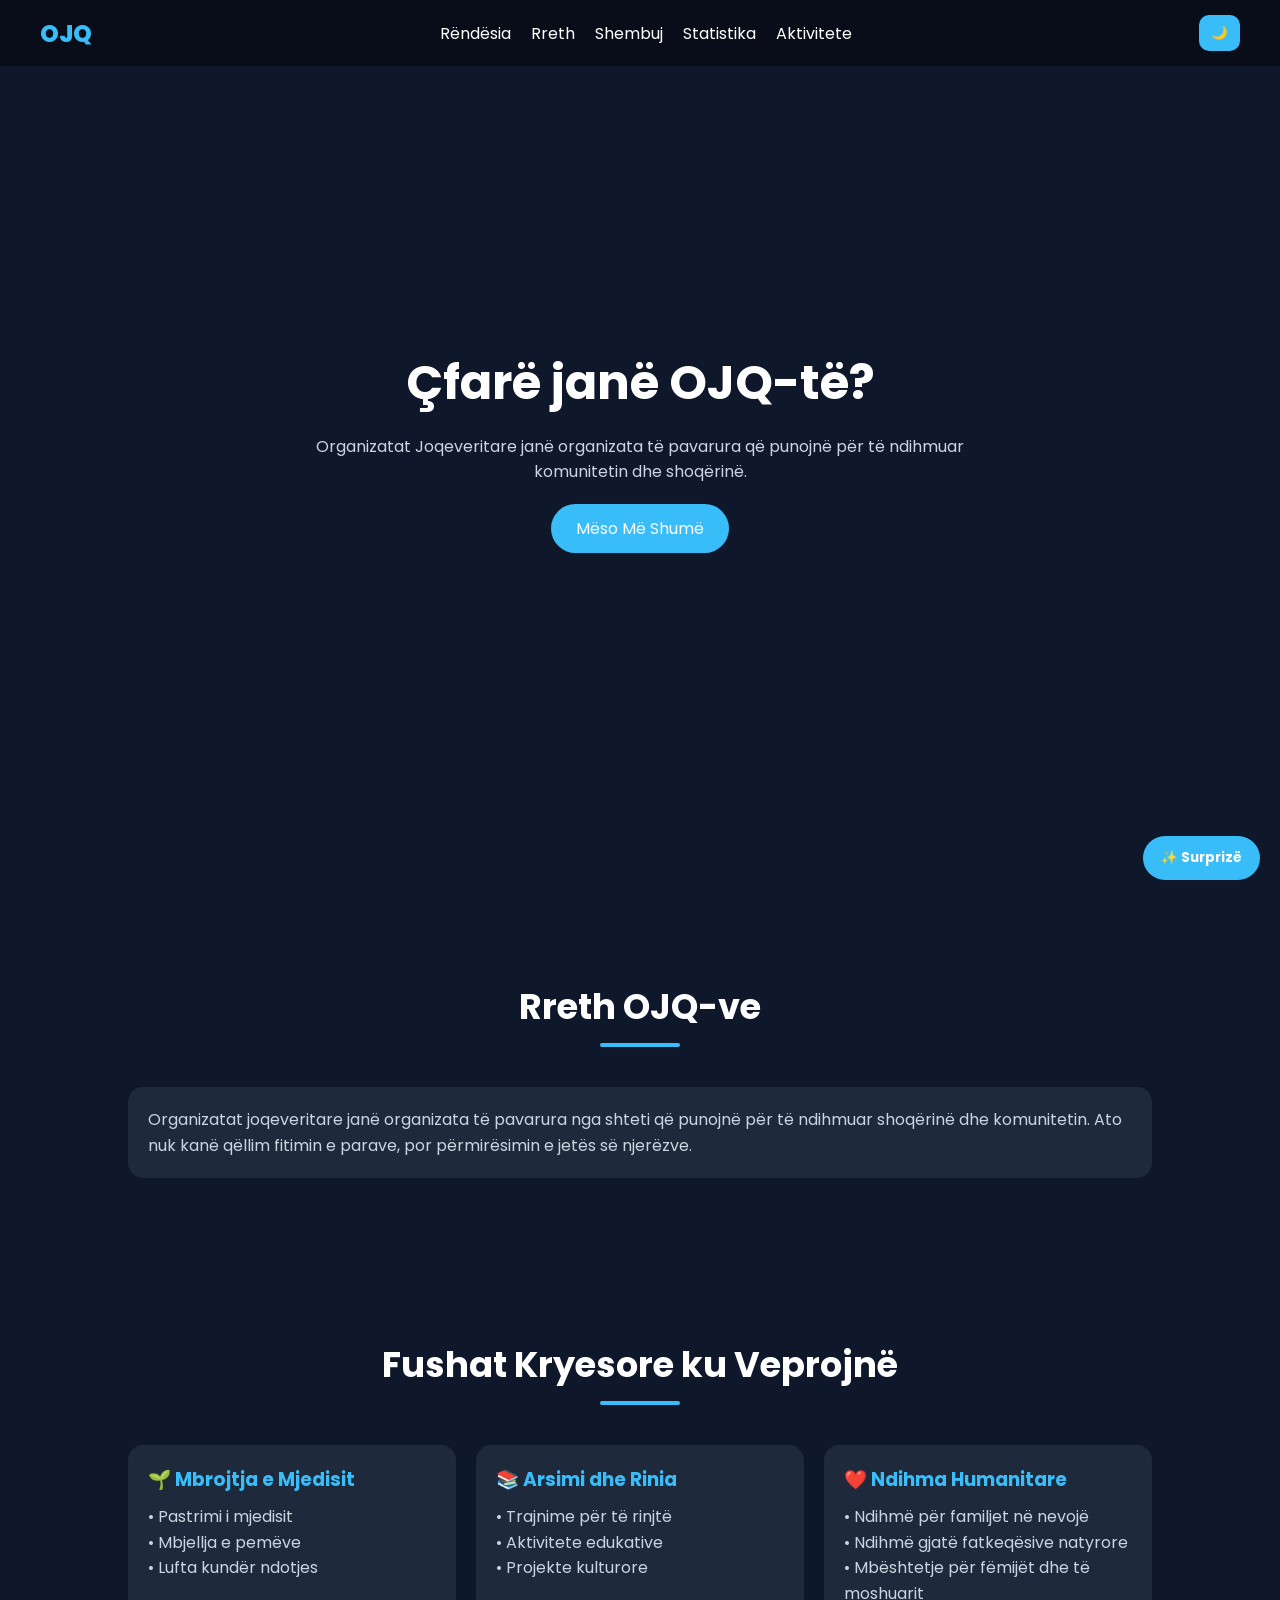
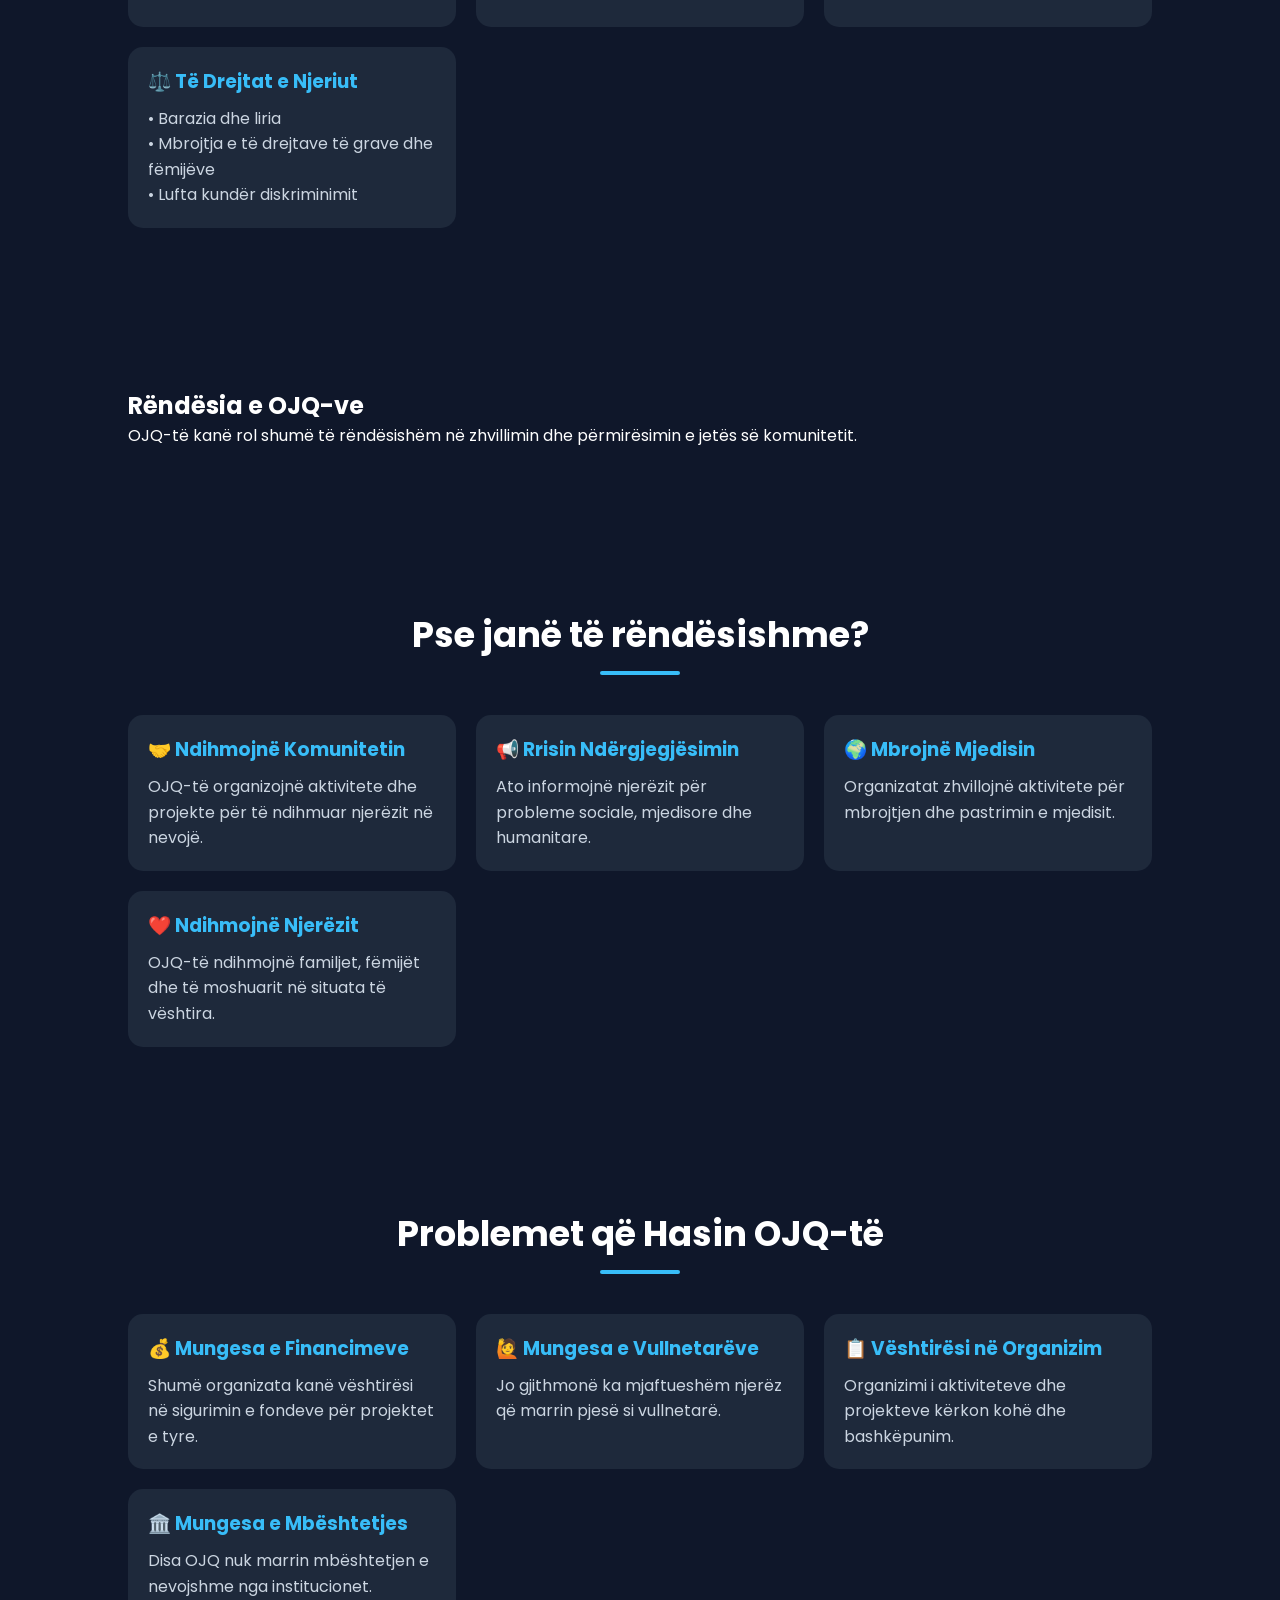
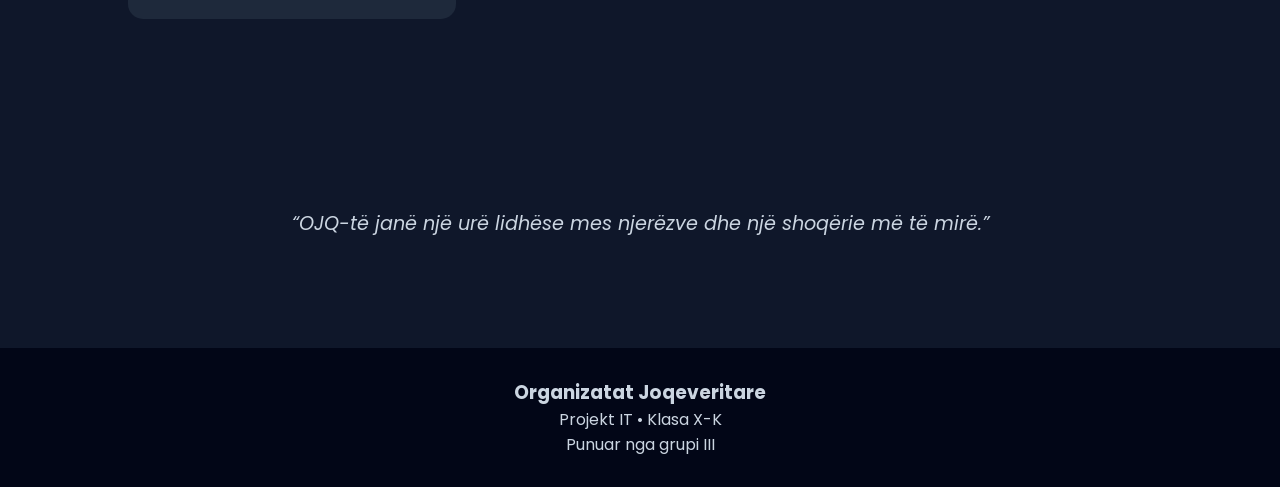
==== index.html @ a31095b8 "Rename rreth.html to index.html" ====
<!DOCTYPE html>
<html lang="sq">
<head>

  <meta charset="UTF-8">
  <meta name="viewport" content="width=device-width, initial-scale=1.0">

  <title>Rreth OJQ-ve</title>

  <link rel="stylesheet" href="style.css">

  <link rel="preconnect" href="https://fonts.googleapis.com">
  <link rel="preconnect" href="https://fonts.gstatic.com" crossorigin>

  <link href="https://fonts.googleapis.com/css2?family=Poppins:wght@300;400;500;700;800&display=swap" rel="stylesheet">

</head>

<body>

  <nav class="navbar">

    <div class="logo">OJQ</div>

    <ul class="nav-links">
      <li><a href="rendesia.html">Rëndësia</a></li>
      <li><a href="rreth.html">Rreth</a></li>
      <li><a href="shembuj.html">Shembuj</a></li>
      <li><a href="statistika.html">Statistika</a></li>
      <li><a href="aktivitete.html">Aktivitete</a></li>
    </ul>

    <button id="darkModeBtn">🌙</button>

  </nav>

  <header class="hero hero-rreth">

    <div class="overlay"></div>

    <div class="hero-content">

      <h1>Çfarë janë OJQ-të?</h1>

      <p>
        Organizatat Joqeveritare janë organizata të pavarura
        që punojnë për të ndihmuar komunitetin dhe shoqërinë.
      </p>

      <a href="#info" class="main-btn">
        Mëso Më Shumë
      </a>

    </div>

  </header>

  <section id="info">

    <div class="section-title">
      <h2>Rreth OJQ-ve</h2>
      <div class="line"></div>
    </div>

    <div class="info-box">

      <p>
        Organizatat joqeveritare janë organizata të pavarura nga shteti
        që punojnë për të ndihmuar shoqërinë dhe komunitetin.
        Ato nuk kanë qëllim fitimin e parave, por përmirësimin
        e jetës së njerëzve.
      </p>

    </div>

  </section>

  <section>

    <div class="section-title">
      <h2>Fushat Kryesore ku Veprojnë</h2>
      <div class="line"></div>
    </div>

    <div class="cards-grid">

      <div class="card">

        <h3>🌱 Mbrojtja e Mjedisit</h3>

        <p>• Pastrimi i mjedisit</p>
        <p>• Mbjellja e pemëve</p>
        <p>• Lufta kundër ndotjes</p>

      </div>

      <div class="card">

        <h3>📚 Arsimi dhe Rinia</h3>

        <p>• Trajnime për të rinjtë</p>
        <p>• Aktivitete edukative</p>
        <p>• Projekte kulturore</p>

      </div>

      <div class="card">

        <h3>❤️ Ndihma Humanitare</h3>

        <p>• Ndihmë për familjet në nevojë</p>
        <p>• Ndihmë gjatë fatkeqësive natyrore</p>
        <p>• Mbështetje për fëmijët dhe të moshuarit</p>

      </div>

      <div class="card">

        <h3>⚖️ Të Drejtat e Njeriut</h3>

        <p>• Barazia dhe liria</p>
        <p>• Mbrojtja e të drejtave të grave dhe fëmijëve</p>
        <p>• Lufta kundër diskriminimit</p>

      </div>

    </div>

  </section>

  <section class="importance-banner">

    <div class="banner-content">

      <h2>Rëndësia e OJQ-ve</h2>

      <p>
        OJQ-të kanë rol shumë të rëndësishëm në zhvillimin
        dhe përmirësimin e jetës së komunitetit.
      </p>

    </div>

  </section>

  <section>

    <div class="section-title">
      <h2>Pse janë të rëndësishme?</h2>
      <div class="line"></div>
    </div>

    <div class="cards-grid">

      <div class="info-box">

        <h3>🤝 Ndihmojnë Komunitetin</h3>

        <p>
          OJQ-të organizojnë aktivitete dhe projekte
          për të ndihmuar njerëzit në nevojë.
        </p>

      </div>

      <div class="info-box">

        <h3>📢 Rrisin Ndërgjegjësimin</h3>

        <p>
          Ato informojnë njerëzit për probleme sociale,
          mjedisore dhe humanitare.
        </p>

      </div>

      <div class="info-box">

        <h3>🌍 Mbrojnë Mjedisin</h3>

        <p>
          Organizatat zhvillojnë aktivitete për mbrojtjen
          dhe pastrimin e mjedisit.
        </p>

      </div>

      <div class="info-box">

        <h3>❤️ Ndihmojnë Njerëzit</h3>

        <p>
          OJQ-të ndihmojnë familjet, fëmijët dhe të moshuarit
          në situata të vështira.
        </p>

      </div>

    </div>

  </section>

  <section>

    <div class="section-title">
      <h2>Problemet që Hasin OJQ-të</h2>
      <div class="line"></div>
    </div>

    <div class="cards-grid">

      <div class="card">

        <h3>💰 Mungesa e Financimeve</h3>

        <p>
          Shumë organizata kanë vështirësi në sigurimin
          e fondeve për projektet e tyre.
        </p>

      </div>

      <div class="card">

        <h3>🙋 Mungesa e Vullnetarëve</h3>

        <p>
          Jo gjithmonë ka mjaftueshëm njerëz që marrin
          pjesë si vullnetarë.
        </p>

      </div>

      <div class="card">

        <h3>📋 Vështirësi në Organizim</h3>

        <p>
          Organizimi i aktiviteteve dhe projekteve
          kërkon kohë dhe bashkëpunim.
        </p>

      </div>

      <div class="card">

        <h3>🏛️ Mungesa e Mbështetjes</h3>

        <p>
          Disa OJQ nuk marrin mbështetjen e nevojshme
          nga institucionet.
        </p>

      </div>

    </div>

  </section>

  <section class="quote-section">

    <div class="quote-box">

      <p>
        “OJQ-të janë një urë lidhëse mes njerëzve
        dhe një shoqërie më të mirë.”
      </p>

    </div>

  </section>

  <footer>

    <div class="footer-content">

      <h3>Organizatat Joqeveritare</h3>

      <p>Projekt IT • Klasa X-K</p>

      <p>Punuar nga grupi III</p>

    </div>

  </footer>

  <script src="dark.js"></script>
  <script src="random.js"></script>

</body>
</html>
---- style.css ----
/* ======================
   OJQ PROJECT - STYLE.CSS
   ====================== */

:root{
  --bg:#0f172a;
  --card:#1e293b;
  --text:#ffffff;
  --muted:#cbd5e1;
  --primary:#38bdf8;
  --accent:#2563eb;
  --gradient:linear-gradient(135deg,#1e3a8a,#2563eb,#38bdf8);
}

/* DARK MODE OVERRIDE (JS will toggle .light-mode on body) */
body.light-mode{
  --bg:#f1f5f9;
  --card:#ffffff;
  --text:#0f172a;
  --muted:#334155;
  --primary:#2563eb;
  --accent:#1e3a8a;
  --gradient:linear-gradient(135deg,#60a5fa,#3b82f6,#2563eb);
}

*{
  margin:0;
  padding:0;
  box-sizing:border-box;
  font-family:'Poppins',sans-serif;
}

body{
  background:var(--bg);
  color:var(--text);
  transition:0.4s ease;
  overflow-x:hidden;
}

/* NAVBAR */
.navbar{
  position:fixed;
  top:0;
  width:100%;
  display:flex;
  justify-content:space-between;
  align-items:center;
  padding:15px 40px;
  background:rgba(0,0,0,0.4);
  backdrop-filter:blur(12px);
  z-index:1000;
}

.logo{
  font-size:1.5rem;
  font-weight:800;
  color:var(--primary);
}

.nav-links{
  list-style:none;
  display:flex;
  gap:20px;
}

.nav-links a{
  text-decoration:none;
  color:var(--text);
  transition:0.3s;
}

.nav-links a:hover{
  color:var(--primary);
}

#darkModeBtn{
  background:var(--primary);
  border:none;
  padding:8px 12px;
  border-radius:10px;
  cursor:pointer;
}

/* HERO */
.hero{
  height:100vh;
  display:flex;
  justify-content:center;
  align-items:center;
  text-align:center;
  position:relative;
  padding:20px;
}

.hero-content h1{
  font-size:3rem;
  margin-bottom:15px;
}

.hero-content p{
  max-width:700px;
  color:var(--muted);
  margin:0 auto;
}

.main-btn{
  display:inline-block;
  margin-top:20px;
  padding:12px 25px;
  background:var(--primary);
  color:white;
  border-radius:30px;
  text-decoration:none;
  transition:0.3s;
}

.main-btn:hover{
  transform:scale(1.05);
  background:var(--accent);
}

/* SECTION */
section{
  padding:80px 10%;
}

.section-title{
  text-align:center;
  margin-bottom:40px;
}

.section-title h2{
  font-size:2.2rem;
}

.line{
  width:80px;
  height:4px;
  background:var(--primary);
  margin:10px auto;
  border-radius:5px;
}

/* CARDS */
.cards-grid, .intro-grid, .stats-grid{
  display:grid;
  grid-template-columns:repeat(auto-fit,minmax(250px,1fr));
  gap:20px;
}

.card, .intro-card, .stat-card, .info-box{
  background:var(--card);
  padding:20px;
  border-radius:15px;
  transition:0.3s;
}

.card:hover, .intro-card:hover, .stat-card:hover, .info-box:hover{
  transform:translateY(-8px);
}

.card h3, .intro-card h3, .info-box h3{
  color:var(--primary);
  margin-bottom:10px;
}

.card p, .intro-card p, .info-box p{
  color:var(--muted);
  line-height:1.6;
}

/* IMAGES */
.gallery{
  display:grid;
  grid-template-columns:repeat(auto-fit,minmax(250px,1fr));
  gap:15px;
}

.gallery img{
  width:100%;
  border-radius:12px;
  transition:0.3s;
}

.gallery img:hover{
  transform:scale(1.05);
}

/* STATS BAR */
.bar{
  width:100%;
  height:10px;
  background:#334155;
  border-radius:20px;
  overflow:hidden;
}

.bar div{
  height:100%;
  background:var(--primary);
  width:0;
  animation:fill 2s forwards;
}

@keyframes fill{
  from{width:0;}
  to{width:100%;}
}

/* TIMELINE */
.timeline-item{
  margin-bottom:20px;
  display:flex;
  gap:15px;
  align-items:flex-start;
}

.timeline-number{
  width:40px;
  height:40px;
  background:var(--primary);
  color:white;
  display:flex;
  justify-content:center;
  align-items:center;
  border-radius:50%;
  font-weight:bold;
}

/* QUOTE */
.quote-box{
  text-align:center;
  font-size:1.2rem;
  font-style:italic;
  color:var(--muted);
  padding:30px;
}

/* FOOTER */
footer{
  text-align:center;
  padding:30px;
  background:#020617;
  color:var(--muted);
}

/* RESPONSIVE */
@media(max-width:768px){
  .hero-content h1{
    font-size:2rem;
  }

  .navbar{
    flex-direction:column;
    gap:10px;
  }
}
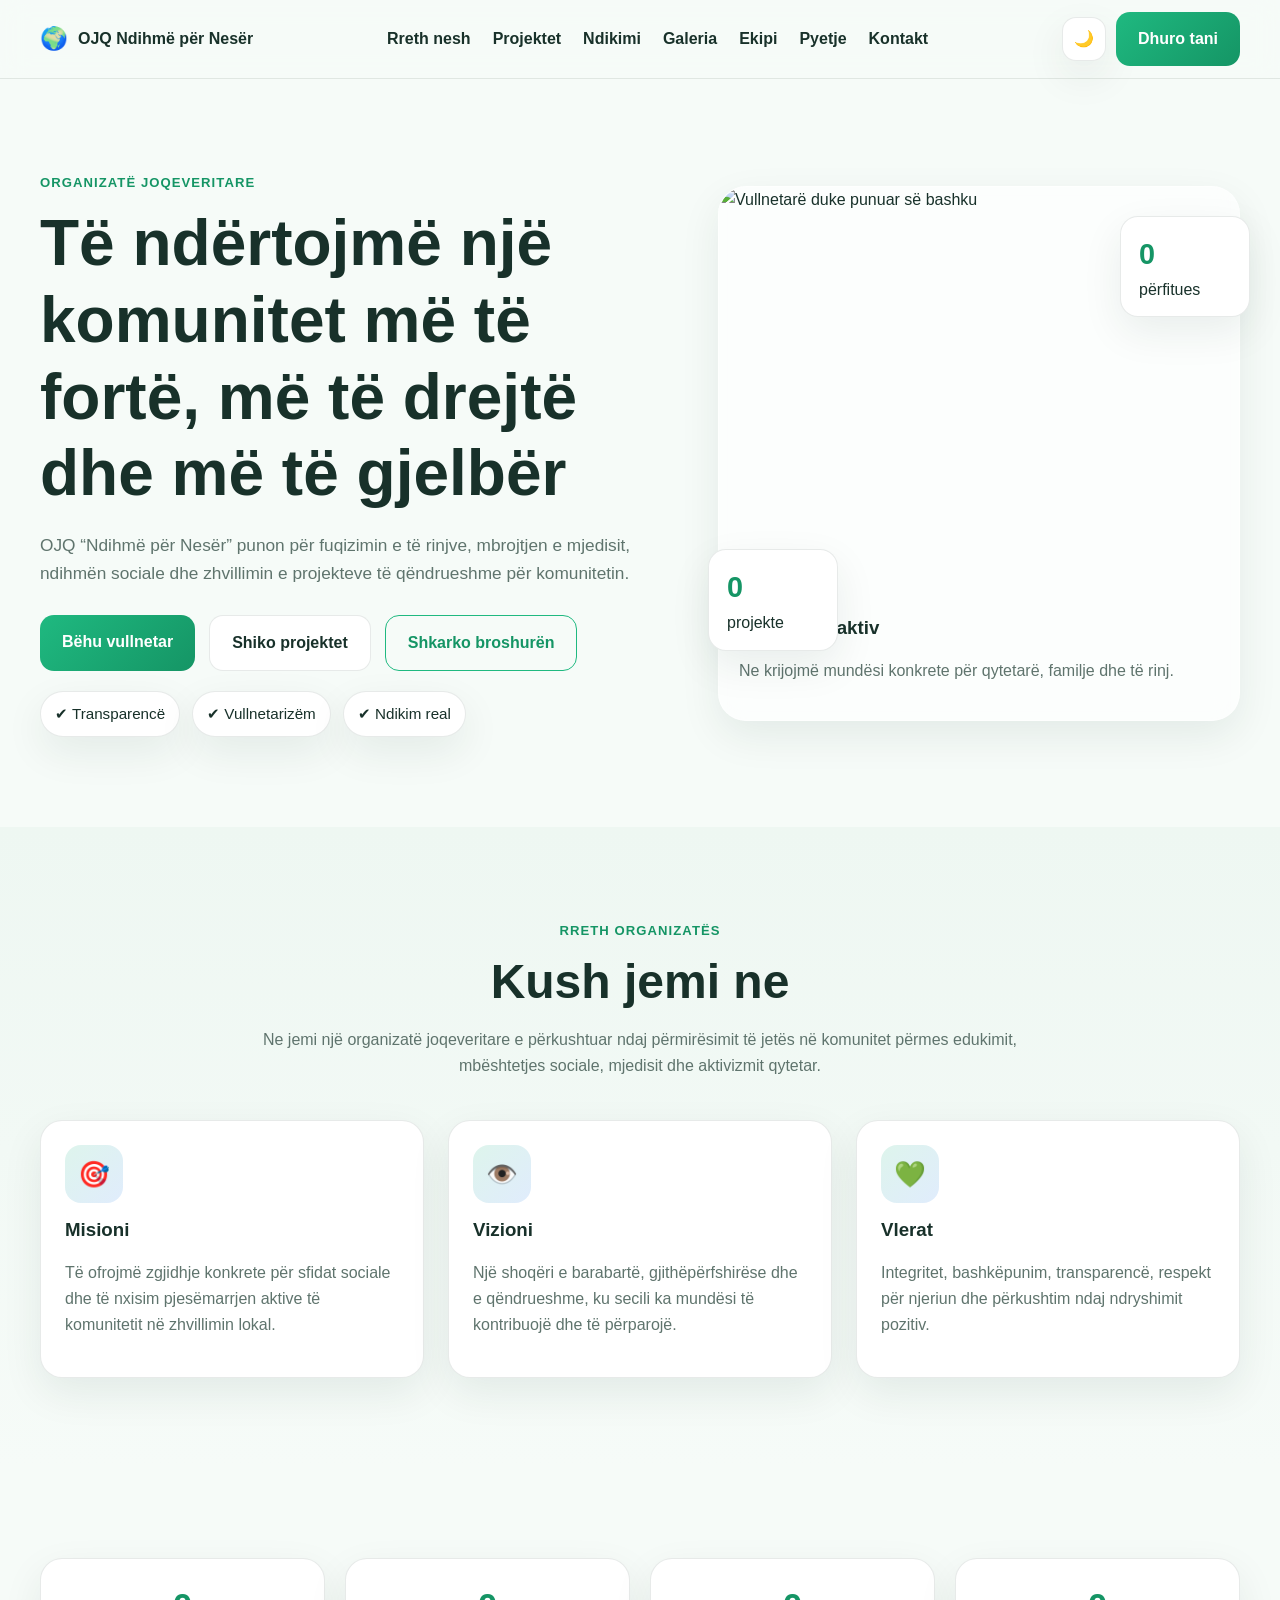
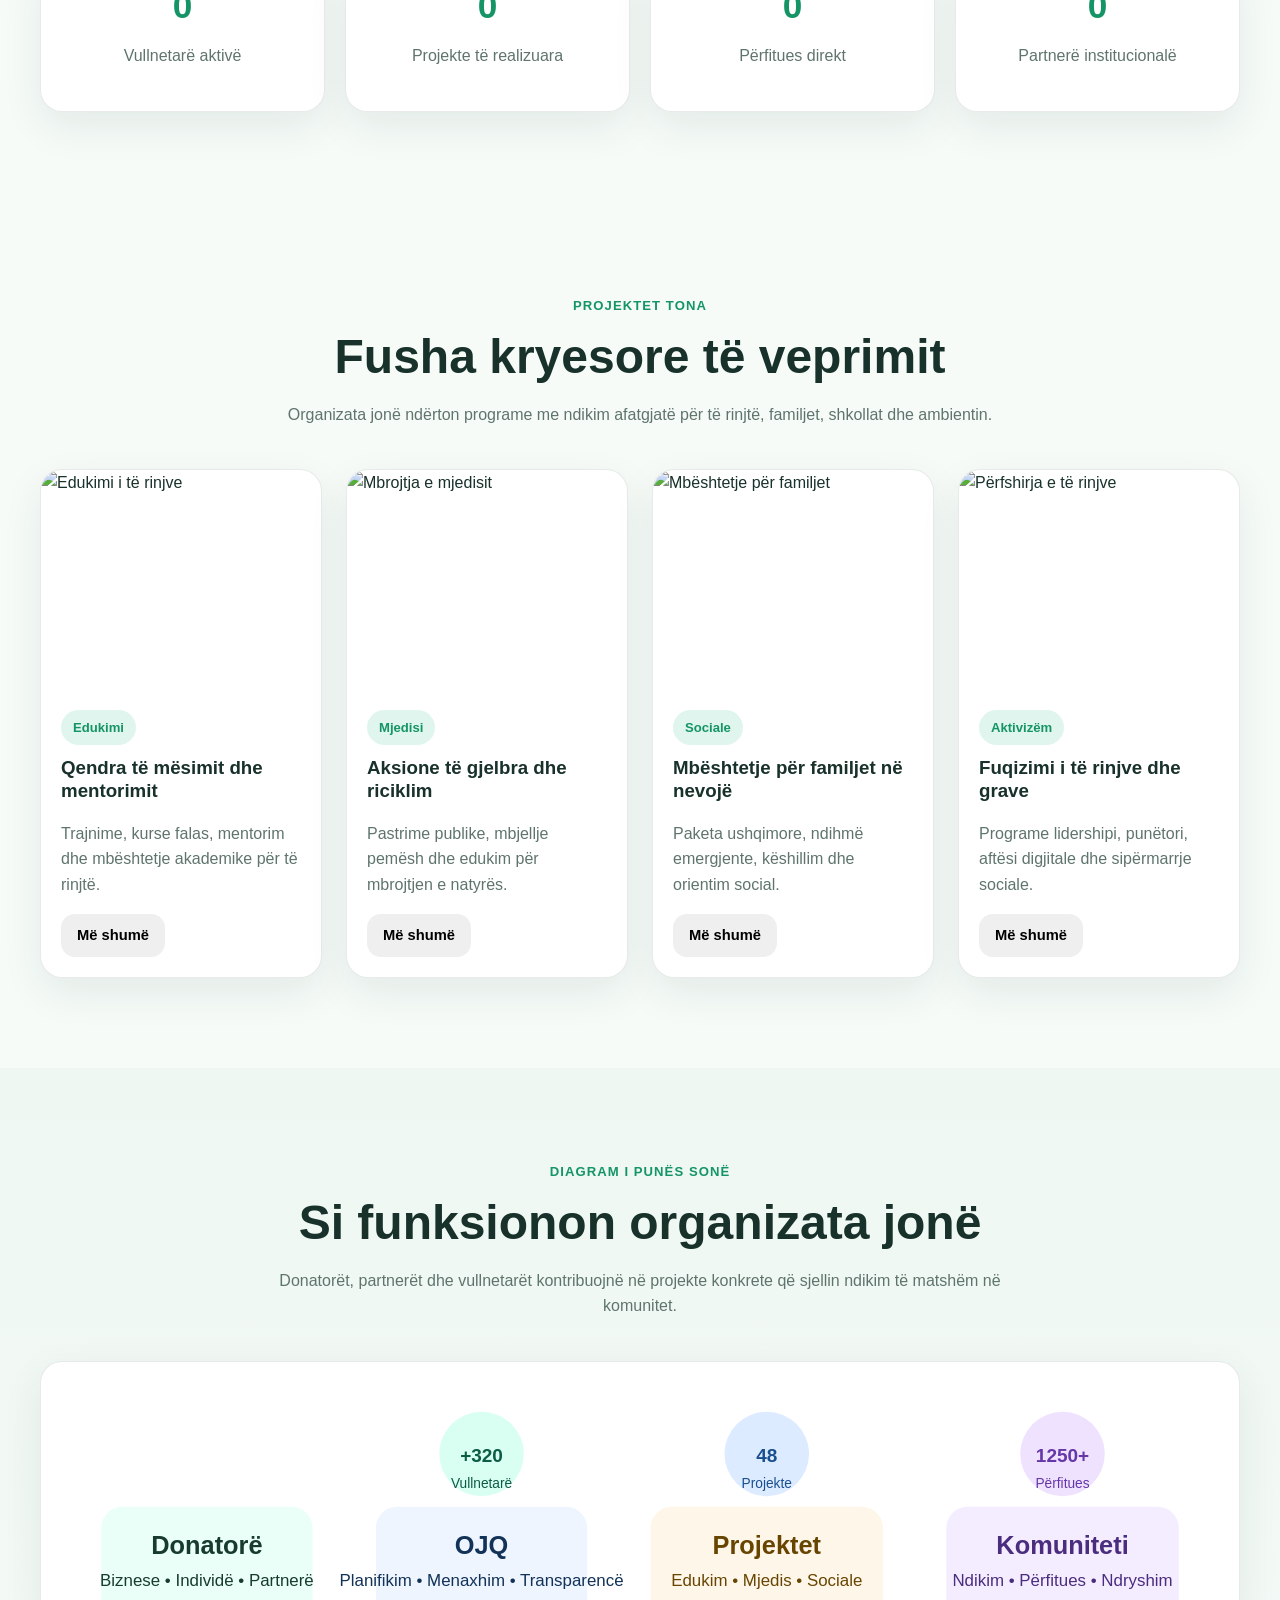
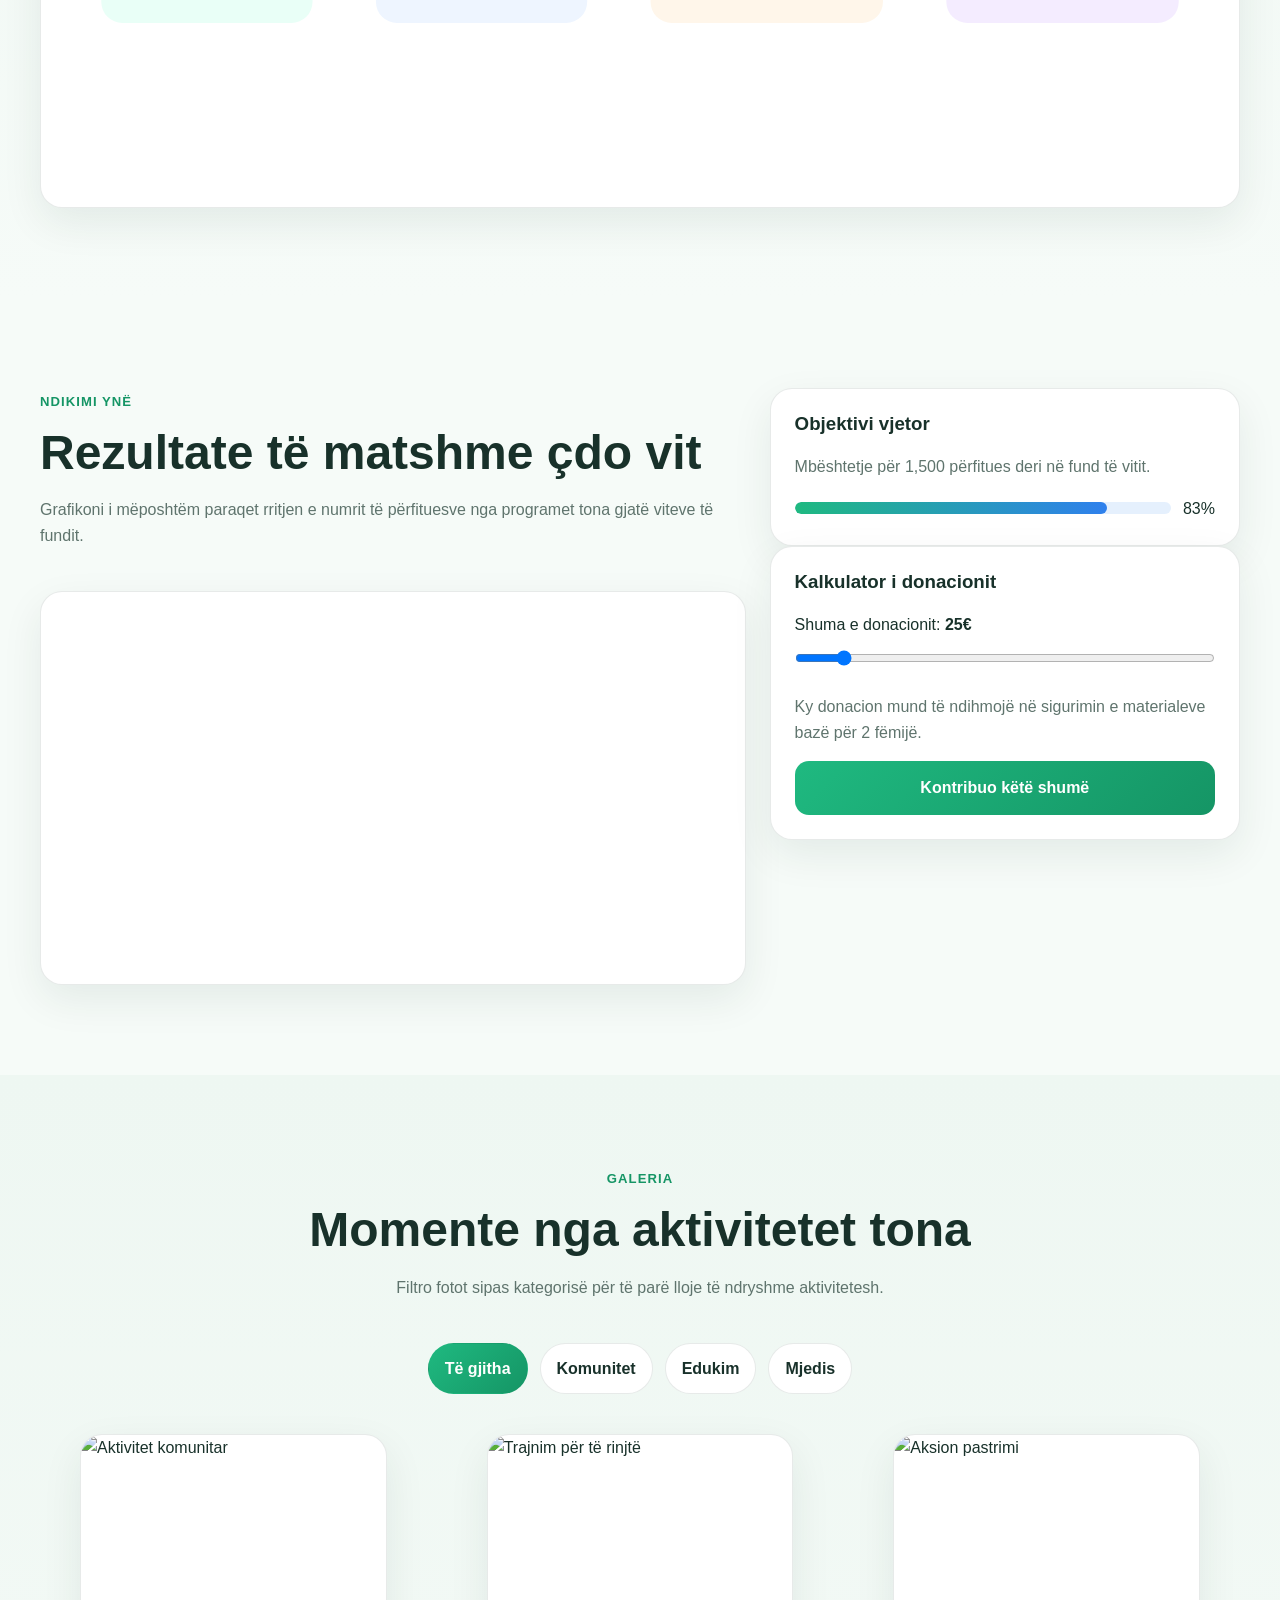
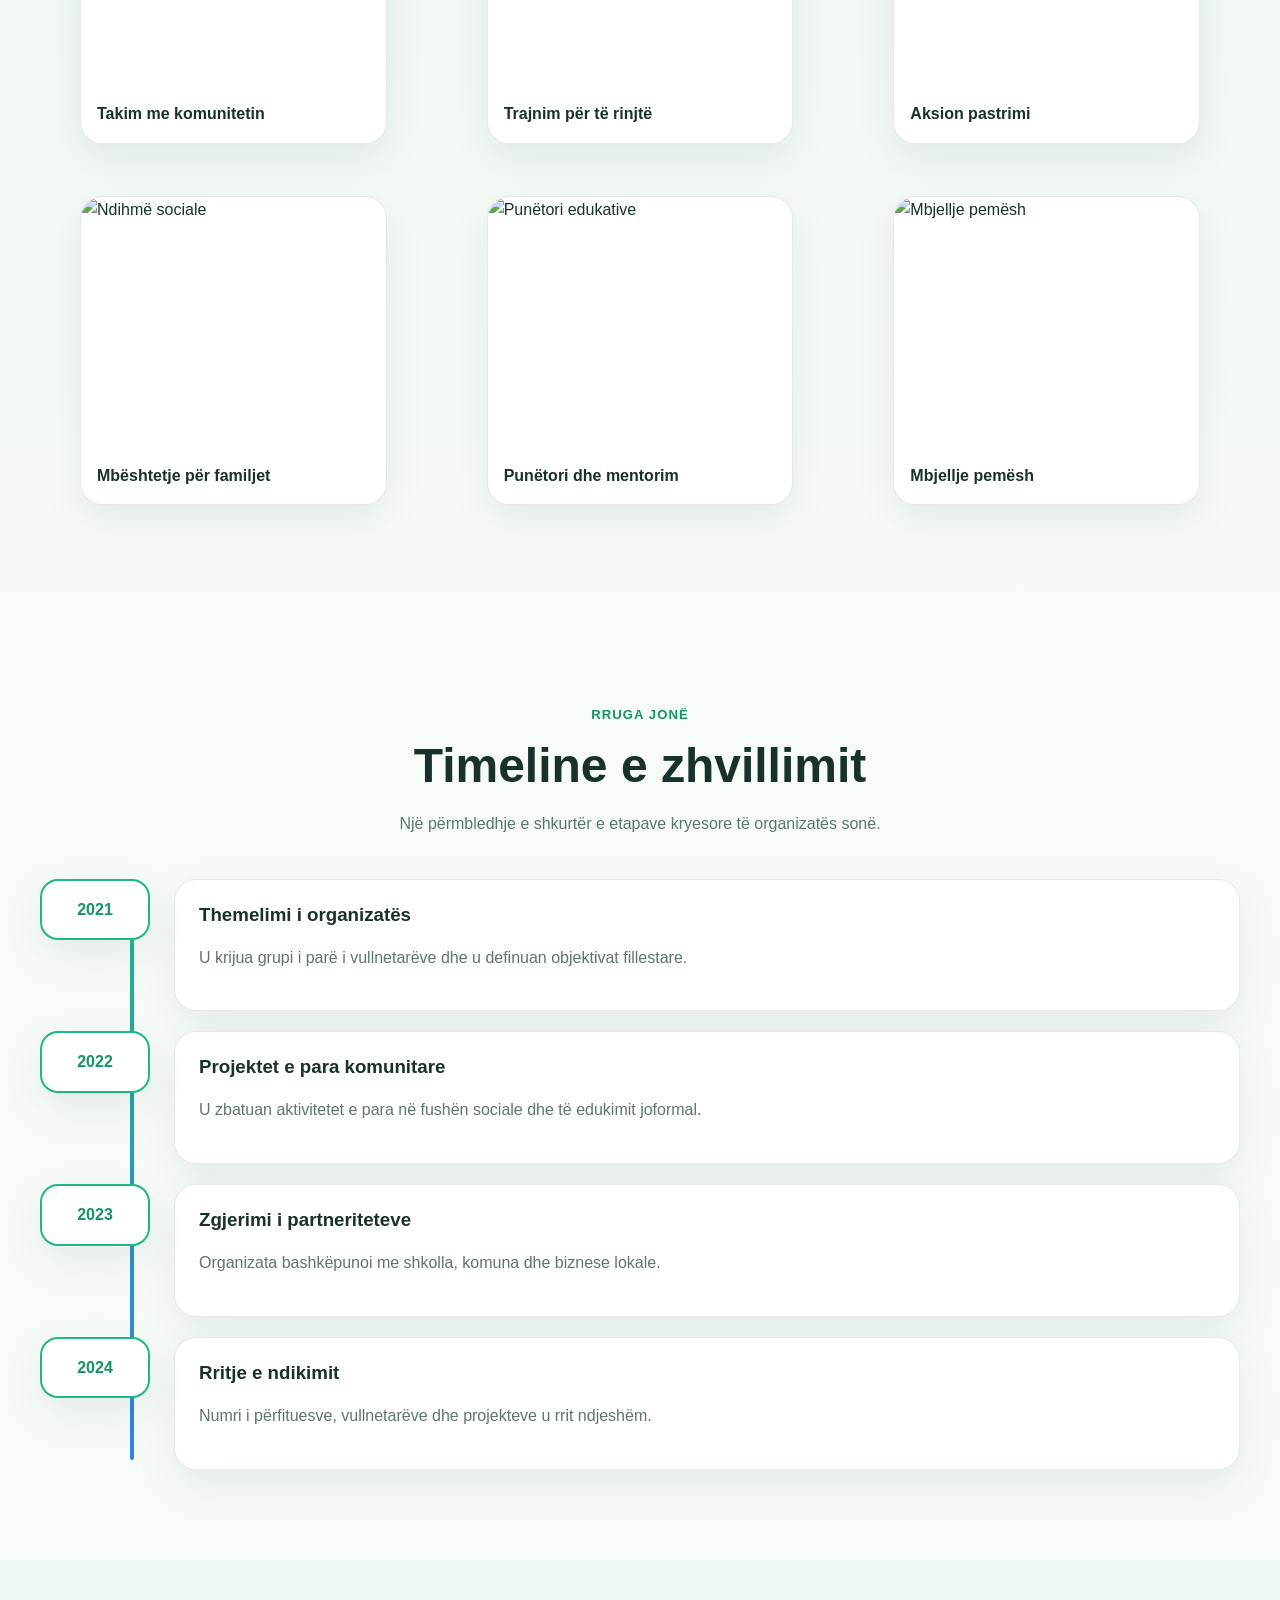
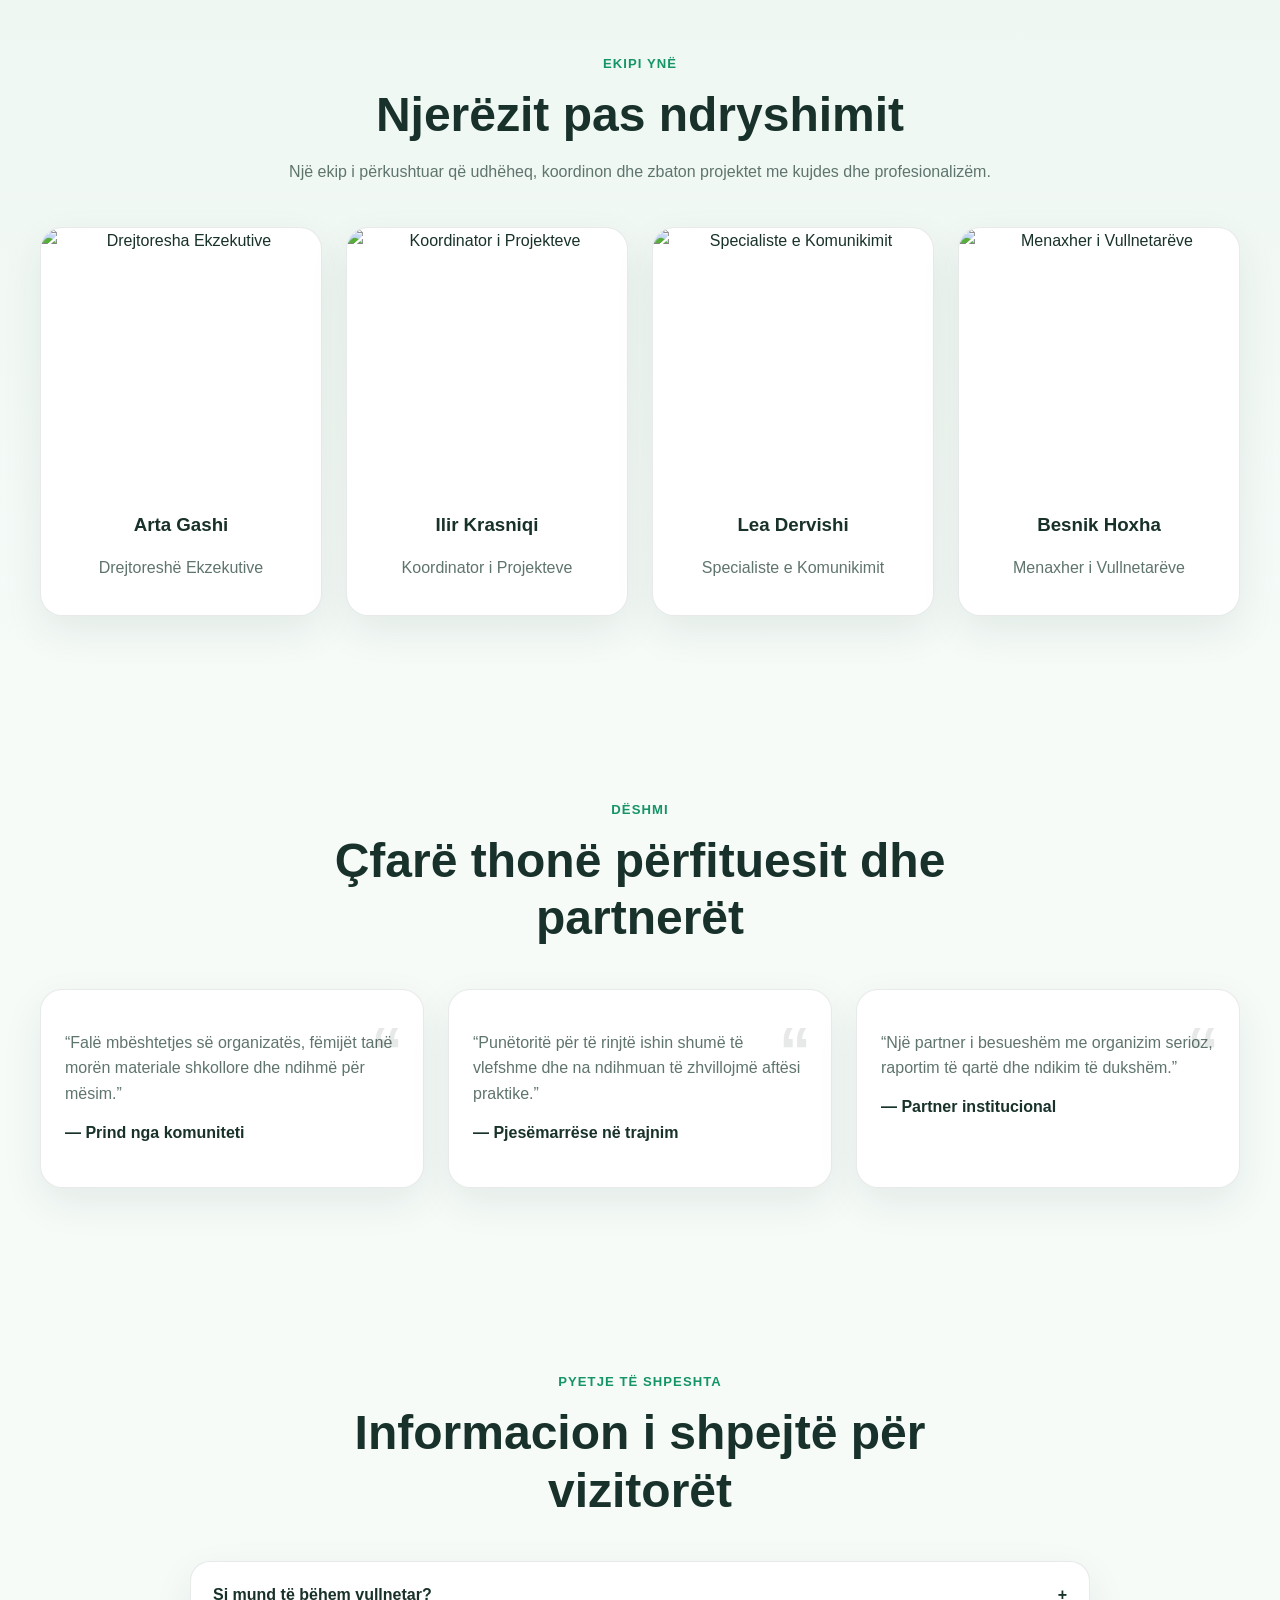
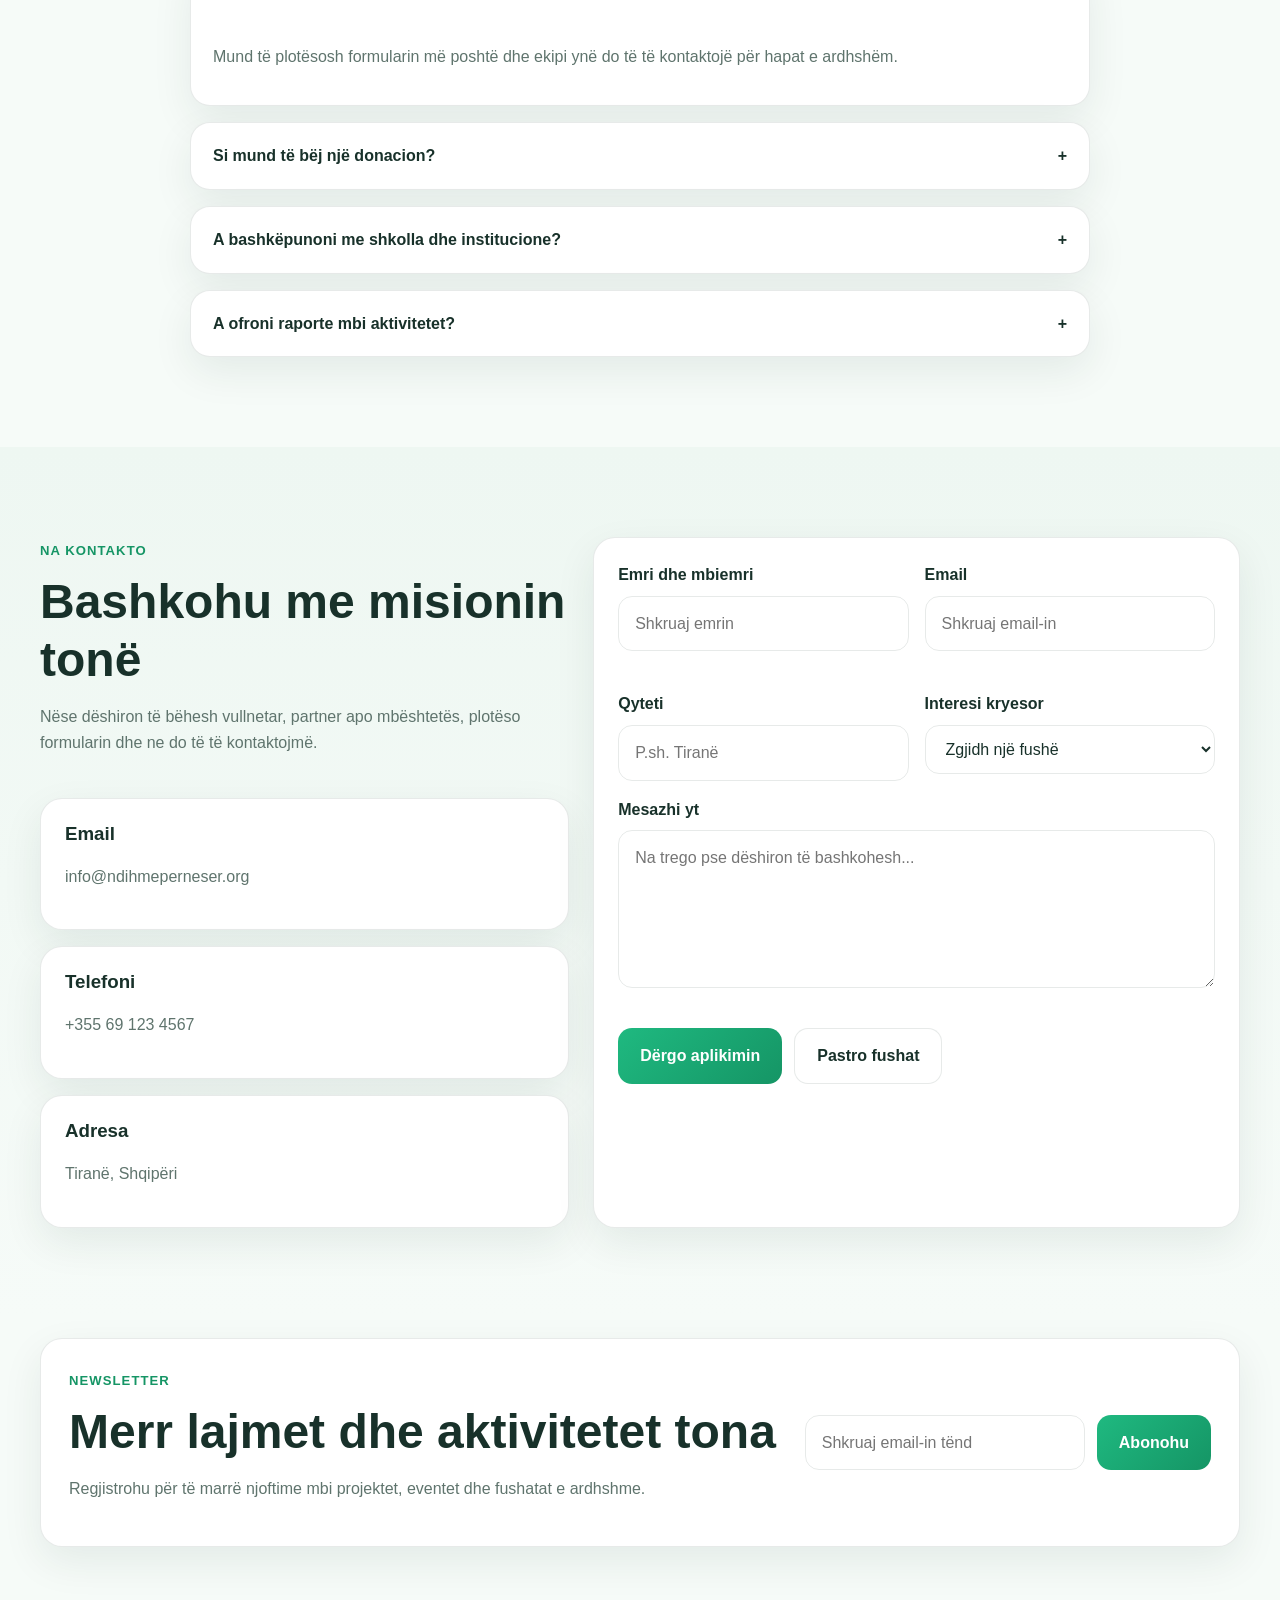
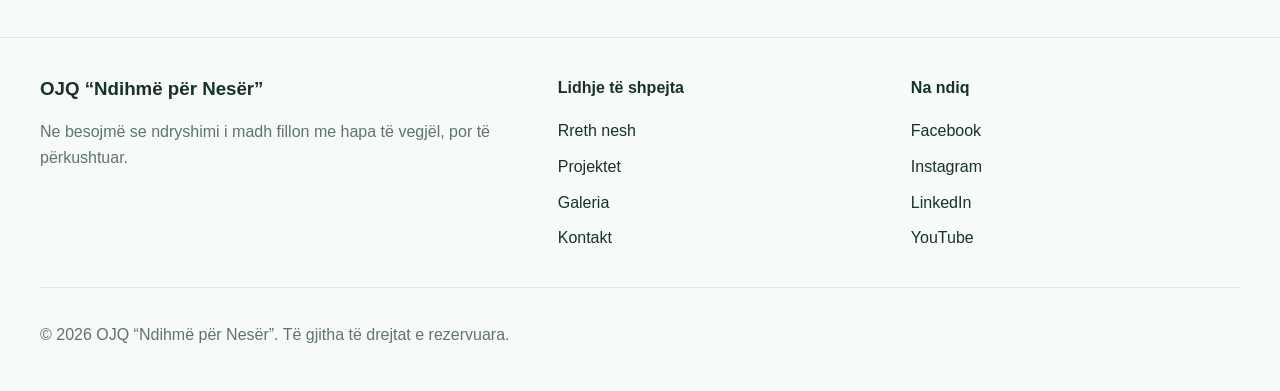
==== commit 12430307: "Add files via upload" ====
--- a/index.html
+++ b/index.html
@@ -1,291 +1,666 @@
-<!DOCTYPE html>
-<html lang="sq">
-<head>
-
-  <meta charset="UTF-8">
-  <meta name="viewport" content="width=device-width, initial-scale=1.0">
-
-  <title>Rreth OJQ-ve</title>
-
-  <link rel="stylesheet" href="style.css">
-
-  <link rel="preconnect" href="https://fonts.googleapis.com">
-  <link rel="preconnect" href="https://fonts.gstatic.com" crossorigin>
-
-  <link href="https://fonts.googleapis.com/css2?family=Poppins:wght@300;400;500;700;800&display=swap" rel="stylesheet">
-
-</head>
-
-<body>
-
-  <nav class="navbar">
-
-    <div class="logo">OJQ</div>
-
-    <ul class="nav-links">
-      <li><a href="rendesia.html">Rëndësia</a></li>
-      <li><a href="rreth.html">Rreth</a></li>
-      <li><a href="shembuj.html">Shembuj</a></li>
-      <li><a href="statistika.html">Statistika</a></li>
-      <li><a href="aktivitete.html">Aktivitete</a></li>
-    </ul>
-
-    <button id="darkModeBtn">🌙</button>
-
-  </nav>
-
-  <header class="hero hero-rreth">
-
-    <div class="overlay"></div>
-
-    <div class="hero-content">
-
-      <h1>Çfarë janë OJQ-të?</h1>
-
-      <p>
-        Organizatat Joqeveritare janë organizata të pavarura
-        që punojnë për të ndihmuar komunitetin dhe shoqërinë.
-      </p>
-
-      <a href="#info" class="main-btn">
-        Mëso Më Shumë
-      </a>
-
-    </div>
-
-  </header>
-
-  <section id="info">
-
-    <div class="section-title">
-      <h2>Rreth OJQ-ve</h2>
-      <div class="line"></div>
-    </div>
-
-    <div class="info-box">
-
-      <p>
-        Organizatat joqeveritare janë organizata të pavarura nga shteti
-        që punojnë për të ndihmuar shoqërinë dhe komunitetin.
-        Ato nuk kanë qëllim fitimin e parave, por përmirësimin
-        e jetës së njerëzve.
-      </p>
-
-    </div>
-
-  </section>
-
-  <section>
-
-    <div class="section-title">
-      <h2>Fushat Kryesore ku Veprojnë</h2>
-      <div class="line"></div>
-    </div>
-
-    <div class="cards-grid">
-
-      <div class="card">
-
-        <h3>🌱 Mbrojtja e Mjedisit</h3>
-
-        <p>• Pastrimi i mjedisit</p>
-        <p>• Mbjellja e pemëve</p>
-        <p>• Lufta kundër ndotjes</p>
-
-      </div>
-
-      <div class="card">
-
-        <h3>📚 Arsimi dhe Rinia</h3>
-
-        <p>• Trajnime për të rinjtë</p>
-        <p>• Aktivitete edukative</p>
-        <p>• Projekte kulturore</p>
-
-      </div>
-
-      <div class="card">
-
-        <h3>❤️ Ndihma Humanitare</h3>
-
-        <p>• Ndihmë për familjet në nevojë</p>
-        <p>• Ndihmë gjatë fatkeqësive natyrore</p>
-        <p>• Mbështetje për fëmijët dhe të moshuarit</p>
-
-      </div>
-
-      <div class="card">
-
-        <h3>⚖️ Të Drejtat e Njeriut</h3>
-
-        <p>• Barazia dhe liria</p>
-        <p>• Mbrojtja e të drejtave të grave dhe fëmijëve</p>
-        <p>• Lufta kundër diskriminimit</p>
-
-      </div>
-
-    </div>
-
-  </section>
-
-  <section class="importance-banner">
-
-    <div class="banner-content">
-
-      <h2>Rëndësia e OJQ-ve</h2>
-
-      <p>
-        OJQ-të kanë rol shumë të rëndësishëm në zhvillimin
-        dhe përmirësimin e jetës së komunitetit.
-      </p>
-
-    </div>
-
-  </section>
-
-  <section>
-
-    <div class="section-title">
-      <h2>Pse janë të rëndësishme?</h2>
-      <div class="line"></div>
-    </div>
-
-    <div class="cards-grid">
-
-      <div class="info-box">
-
-        <h3>🤝 Ndihmojnë Komunitetin</h3>
-
-        <p>
-          OJQ-të organizojnë aktivitete dhe projekte
-          për të ndihmuar njerëzit në nevojë.
-        </p>
-
-      </div>
-
-      <div class="info-box">
-
-        <h3>📢 Rrisin Ndërgjegjësimin</h3>
-
-        <p>
-          Ato informojnë njerëzit për probleme sociale,
-          mjedisore dhe humanitare.
-        </p>
-
-      </div>
-
-      <div class="info-box">
-
-        <h3>🌍 Mbrojnë Mjedisin</h3>
-
-        <p>
-          Organizatat zhvillojnë aktivitete për mbrojtjen
-          dhe pastrimin e mjedisit.
-        </p>
-
-      </div>
-
-      <div class="info-box">
-
-        <h3>❤️ Ndihmojnë Njerëzit</h3>
-
-        <p>
-          OJQ-të ndihmojnë familjet, fëmijët dhe të moshuarit
-          në situata të vështira.
-        </p>
-
-      </div>
-
-    </div>
-
-  </section>
-
-  <section>
-
-    <div class="section-title">
-      <h2>Problemet që Hasin OJQ-të</h2>
-      <div class="line"></div>
-    </div>
-
-    <div class="cards-grid">
-
-      <div class="card">
-
-        <h3>💰 Mungesa e Financimeve</h3>
-
-        <p>
-          Shumë organizata kanë vështirësi në sigurimin
-          e fondeve për projektet e tyre.
-        </p>
-
-      </div>
-
-      <div class="card">
-
-        <h3>🙋 Mungesa e Vullnetarëve</h3>
-
-        <p>
-          Jo gjithmonë ka mjaftueshëm njerëz që marrin
-          pjesë si vullnetarë.
-        </p>
-
-      </div>
-
-      <div class="card">
-
-        <h3>📋 Vështirësi në Organizim</h3>
-
-        <p>
-          Organizimi i aktiviteteve dhe projekteve
-          kërkon kohë dhe bashkëpunim.
-        </p>
-
-      </div>
-
-      <div class="card">
-
-        <h3>🏛️ Mungesa e Mbështetjes</h3>
-
-        <p>
-          Disa OJQ nuk marrin mbështetjen e nevojshme
-          nga institucionet.
-        </p>
-
-      </div>
-
-    </div>
-
-  </section>
-
-  <section class="quote-section">
-
-    <div class="quote-box">
-
-      <p>
-        “OJQ-të janë një urë lidhëse mes njerëzve
-        dhe një shoqërie më të mirë.”
-      </p>
-
-    </div>
-
-  </section>
-
-  <footer>
-
-    <div class="footer-content">
-
-      <h3>Organizatat Joqeveritare</h3>
-
-      <p>Projekt IT • Klasa X-K</p>
-
-      <p>Punuar nga grupi III</p>
-
-    </div>
-
-  </footer>
-
-  <script src="dark.js"></script>
-  <script src="random.js"></script>
-
-</body>
-</html>
+<!DOCTYPE html>
+<html lang="sq">
+<head>
+  <meta charset="UTF-8" />
+  <meta name="viewport" content="width=device-width, initial-scale=1.0" />
+  <title>OJQ "Ndihmë për Nesër" | Faqe Prezantuese</title>
+  <meta name="description" content="Faqe moderne për një organizatë joqeveritare me mision social, projekte, vullnetarë, donacione dhe ndikim në komunitet." />
+  <link rel="stylesheet" href="style.css" />
+</head>
+<body>
+  <div id="progress-bar"></div>
+
+  <header class="header">
+    <div class="container nav">
+      <a href="#hero" class="logo">
+        <span class="logo-icon">🌍</span>
+        <span class="logo-text">OJQ <strong>Ndihmë për Nesër</strong></span>
+      </a>
+
+      <nav class="nav-links" id="navLinks">
+        <a href="#rreth-nesh">Rreth nesh</a>
+        <a href="#projektet">Projektet</a>
+        <a href="#ndikimi">Ndikimi</a>
+        <a href="#galeria">Galeria</a>
+        <a href="#ekipi">Ekipi</a>
+        <a href="#faq">Pyetje</a>
+        <a href="#kontakt">Kontakt</a>
+      </nav>
+
+      <div class="nav-actions">
+        <button id="themeToggle" class="icon-btn" aria-label="Ndrysho temën">🌙</button>
+        <button id="openDonateModal" class="btn btn-primary">Dhuro tani</button>
+        <button id="menuToggle" class="icon-btn mobile-only" aria-label="Hap menunë">☰</button>
+      </div>
+    </div>
+  </header>
+
+  <main>
+    <section class="hero section" id="hero">
+      <div class="container hero-grid">
+        <div class="hero-content">
+          <span class="eyebrow">Organizatë Joqeveritare</span>
+          <h1>Të ndërtojmë një komunitet më të fortë, më të drejtë dhe më të gjelbër</h1>
+          <p class="lead">
+            OJQ “Ndihmë për Nesër” punon për fuqizimin e të rinjve, mbrojtjen e mjedisit,
+            ndihmën sociale dhe zhvillimin e projekteve të qëndrueshme për komunitetin.
+          </p>
+
+          <div class="hero-buttons">
+            <a href="#kontakt" class="btn btn-primary">Bëhu vullnetar</a>
+            <a href="#projektet" class="btn btn-secondary">Shiko projektet</a>
+            <button id="downloadBrochure" class="btn btn-outline">Shkarko broshurën</button>
+          </div>
+
+          <div class="hero-badges">
+            <span>✔ Transparencë</span>
+            <span>✔ Vullnetarizëm</span>
+            <span>✔ Ndikim real</span>
+          </div>
+        </div>
+
+        <div class="hero-visual">
+          <div class="hero-card glass">
+            <img
+              src="https://images.unsplash.com/photo-1529156069898-49953e39b3ac?auto=format&fit=crop&w=900&q=80"
+              alt="Vullnetarë duke punuar së bashku"
+            />
+            <div class="hero-card-content">
+              <h3>Komunitet aktiv</h3>
+              <p>Ne krijojmë mundësi konkrete për qytetarë, familje dhe të rinj.</p>
+            </div>
+          </div>
+
+          <div class="floating-stat floating-stat-1">
+            <strong data-target="1250">0</strong>
+            <span>përfitues</span>
+          </div>
+
+          <div class="floating-stat floating-stat-2">
+            <strong data-target="48">0</strong>
+            <span>projekte</span>
+          </div>
+        </div>
+      </div>
+    </section>
+
+    <section class="section light-section" id="rreth-nesh">
+      <div class="container">
+        <div class="section-heading">
+          <span class="eyebrow">Rreth organizatës</span>
+          <h2>Kush jemi ne</h2>
+          <p>
+            Ne jemi një organizatë joqeveritare e përkushtuar ndaj përmirësimit të jetës në komunitet
+            përmes edukimit, mbështetjes sociale, mjedisit dhe aktivizmit qytetar.
+          </p>
+        </div>
+
+        <div class="cards-grid three">
+          <article class="info-card">
+            <div class="card-icon">🎯</div>
+            <h3>Misioni</h3>
+            <p>
+              Të ofrojmë zgjidhje konkrete për sfidat sociale dhe të nxisim pjesëmarrjen aktive
+              të komunitetit në zhvillimin lokal.
+            </p>
+          </article>
+
+          <article class="info-card">
+            <div class="card-icon">👁️</div>
+            <h3>Vizioni</h3>
+            <p>
+              Një shoqëri e barabartë, gjithëpërfshirëse dhe e qëndrueshme, ku secili ka mundësi
+              të kontribuojë dhe të përparojë.
+            </p>
+          </article>
+
+          <article class="info-card">
+            <div class="card-icon">💚</div>
+            <h3>Vlerat</h3>
+            <p>
+              Integritet, bashkëpunim, transparencë, respekt për njeriun dhe përkushtim ndaj ndryshimit pozitiv.
+            </p>
+          </article>
+        </div>
+      </div>
+    </section>
+
+    <section class="section stats-section">
+      <div class="container">
+        <div class="stats-grid">
+          <div class="stat-box">
+            <h3 data-target="320">0</h3>
+            <p>Vullnetarë aktivë</p>
+          </div>
+          <div class="stat-box">
+            <h3 data-target="48">0</h3>
+            <p>Projekte të realizuara</p>
+          </div>
+          <div class="stat-box">
+            <h3 data-target="1250">0</h3>
+            <p>Përfitues direkt</p>
+          </div>
+          <div class="stat-box">
+            <h3 data-target="87">0</h3>
+            <p>Partnerë institucionalë</p>
+          </div>
+        </div>
+      </div>
+    </section>
+
+    <section class="section" id="projektet">
+      <div class="container">
+        <div class="section-heading">
+          <span class="eyebrow">Projektet tona</span>
+          <h2>Fusha kryesore të veprimit</h2>
+          <p>
+            Organizata jonë ndërton programe me ndikim afatgjatë për të rinjtë, familjet, shkollat dhe ambientin.
+          </p>
+        </div>
+
+        <div class="cards-grid four">
+          <article class="project-card">
+            <img src="https://images.unsplash.com/photo-1509062522246-3755977927d7?auto=format&fit=crop&w=900&q=80" alt="Edukimi i të rinjve" />
+            <div class="project-content">
+              <span class="tag">Edukimi</span>
+              <h3>Qendra të mësimit dhe mentorimit</h3>
+              <p>Trajnime, kurse falas, mentorim dhe mbështetje akademike për të rinjtë.</p>
+              <button class="btn btn-small more-btn">Më shumë</button>
+            </div>
+          </article>
+
+          <article class="project-card">
+            <img src="https://images.unsplash.com/photo-1492496913980-501348b61469?auto=format&fit=crop&w=900&q=80" alt="Mbrojtja e mjedisit" />
+            <div class="project-content">
+              <span class="tag">Mjedisi</span>
+              <h3>Aksione të gjelbra dhe riciklim</h3>
+              <p>Pastrime publike, mbjellje pemësh dhe edukim për mbrojtjen e natyrës.</p>
+              <button class="btn btn-small more-btn">Më shumë</button>
+            </div>
+          </article>
+
+          <article class="project-card">
+            <img src="https://images.unsplash.com/photo-1517486808906-6ca8b3f04846?auto=format&fit=crop&w=900&q=80" alt="Mbështetje për familjet" />
+            <div class="project-content">
+              <span class="tag">Sociale</span>
+              <h3>Mbështetje për familjet në nevojë</h3>
+              <p>Paketa ushqimore, ndihmë emergjente, këshillim dhe orientim social.</p>
+              <button class="btn btn-small more-btn">Më shumë</button>
+            </div>
+          </article>
+
+          <article class="project-card">
+            <img src="https://images.unsplash.com/photo-1522202176988-66273c2fd55f?auto=format&fit=crop&w=900&q=80" alt="Përfshirja e të rinjve" />
+            <div class="project-content">
+              <span class="tag">Aktivizëm</span>
+              <h3>Fuqizimi i të rinjve dhe grave</h3>
+              <p>Programe lidershipi, punëtori, aftësi digjitale dhe sipërmarrje sociale.</p>
+              <button class="btn btn-small more-btn">Më shumë</button>
+            </div>
+          </article>
+        </div>
+      </div>
+    </section>
+
+    <section class="section light-section">
+      <div class="container">
+        <div class="section-heading">
+          <span class="eyebrow">Diagram i punës sonë</span>
+          <h2>Si funksionon organizata jonë</h2>
+          <p>
+            Donatorët, partnerët dhe vullnetarët kontribuojnë në projekte konkrete që sjellin ndikim të matshëm në komunitet.
+          </p>
+        </div>
+
+        <div class="diagram-card">
+          <svg viewBox="0 0 1100 380" class="process-diagram" xmlns="http://www.w3.org/2000/svg">
+            <defs>
+              <linearGradient id="grad1" x1="0%" y1="0%" x2="100%" y2="0%">
+                <stop offset="0%" stop-color="#21c58e"/>
+                <stop offset="100%" stop-color="#2f80ed"/>
+              </linearGradient>
+            </defs>
+
+            <rect x="40" y="120" rx="20" ry="20" width="200" height="110" fill="#e9fff7"/>
+            <text x="140" y="165" text-anchor="middle" font-size="24" fill="#183b2f" font-weight="700">Donatorë</text>
+            <text x="140" y="195" text-anchor="middle" font-size="16" fill="#183b2f">Biznese • Individë • Partnerë</text>
+
+            <rect x="300" y="120" rx="20" ry="20" width="200" height="110" fill="#eef5ff"/>
+            <text x="400" y="165" text-anchor="middle" font-size="24" fill="#123257" font-weight="700">OJQ</text>
+            <text x="400" y="195" text-anchor="middle" font-size="16" fill="#123257">Planifikim • Menaxhim • Transparencë</text>
+
+            <rect x="560" y="120" rx="20" ry="20" width="220" height="110" fill="#fff6ea"/>
+            <text x="670" y="165" text-anchor="middle" font-size="24" fill="#674500" font-weight="700">Projektet</text>
+            <text x="670" y="195" text-anchor="middle" font-size="16" fill="#674500">Edukim • Mjedis • Sociale</text>
+
+            <rect x="840" y="120" rx="20" ry="20" width="220" height="110" fill="#f4ecff"/>
+            <text x="950" y="165" text-anchor="middle" font-size="24" fill="#4b2d7f" font-weight="700">Komuniteti</text>
+            <text x="950" y="195" text-anchor="middle" font-size="16" fill="#4b2d7f">Ndikim • Përfitues • Ndryshim</text>
+
+            <path d="M240 175 C265 175, 275 175, 300 175" stroke="url(#grad1)" stroke-width="8" fill="none" stroke-linecap="round"/>
+            <path d="M500 175 C525 175, 535 175, 560 175" stroke="url(#grad1)" stroke-width="8" fill="none" stroke-linecap="round"/>
+            <path d="M780 175 C805 175, 815 175, 840 175" stroke="url(#grad1)" stroke-width="8" fill="none" stroke-linecap="round"/>
+
+            <circle cx="400" cy="70" r="40" fill="#d8fff1"/>
+            <text x="400" y="78" text-anchor="middle" font-size="18" fill="#0d5c46" font-weight="700">+320</text>
+            <text x="400" y="102" text-anchor="middle" font-size="13" fill="#0d5c46">Vullnetarë</text>
+
+            <circle cx="670" cy="70" r="40" fill="#dcebff"/>
+            <text x="670" y="78" text-anchor="middle" font-size="18" fill="#1a4f8f" font-weight="700">48</text>
+            <text x="670" y="102" text-anchor="middle" font-size="13" fill="#1a4f8f">Projekte</text>
+
+            <circle cx="950" cy="70" r="40" fill="#efe2ff"/>
+            <text x="950" y="78" text-anchor="middle" font-size="18" fill="#6637a8" font-weight="700">1250+</text>
+            <text x="950" y="102" text-anchor="middle" font-size="13" fill="#6637a8">Përfitues</text>
+          </svg>
+        </div>
+      </div>
+    </section>
+
+    <section class="section" id="ndikimi">
+      <div class="container impact-grid">
+        <div>
+          <div class="section-heading left">
+            <span class="eyebrow">Ndikimi ynë</span>
+            <h2>Rezultate të matshme çdo vit</h2>
+            <p>
+              Grafikoni i mëposhtëm paraqet rritjen e numrit të përfituesve nga programet tona gjatë viteve të fundit.
+            </p>
+          </div>
+
+          <div class="chart-card">
+            <canvas id="impactChart" width="700" height="360"></canvas>
+          </div>
+        </div>
+
+        <aside class="impact-sidebar">
+          <div class="goal-card">
+            <h3>Objektivi vjetor</h3>
+            <p>Mbështetje për 1,500 përfitues deri në fund të vitit.</p>
+            <div class="progress-wrap">
+              <div class="progress-track">
+                <div class="progress-fill" style="width: 83%"></div>
+              </div>
+              <span>83%</span>
+            </div>
+          </div>
+
+          <div class="goal-card">
+            <h3>Kalkulator i donacionit</h3>
+            <label for="donationRange">Shuma e donacionit: <strong id="donationValue">25€</strong></label>
+            <input type="range" id="donationRange" min="5" max="200" value="25" />
+            <p id="donationImpact">
+              Ky donacion mund të ndihmojë në sigurimin e materialeve bazë për 2 fëmijë.
+            </p>
+            <button class="btn btn-primary full" id="quickDonateBtn">Kontribuo këtë shumë</button>
+          </div>
+        </aside>
+      </div>
+    </section>
+
+    <section class="section light-section" id="galeria">
+      <div class="container">
+        <div class="section-heading">
+          <span class="eyebrow">Galeria</span>
+          <h2>Momente nga aktivitetet tona</h2>
+          <p>Filtro fotot sipas kategorisë për të parë lloje të ndryshme aktivitetesh.</p>
+        </div>
+
+        <div class="filter-buttons">
+          <button class="filter-btn active" data-filter="all">Të gjitha</button>
+          <button class="filter-btn" data-filter="komunitet">Komunitet</button>
+          <button class="filter-btn" data-filter="edukim">Edukim</button>
+          <button class="filter-btn" data-filter="mjedis">Mjedis</button>
+        </div>
+
+        <div class="gallery-grid">
+          <figure class="gallery-item" data-category="komunitet">
+            <img src="https://images.unsplash.com/photo-1511632765486-a01980e01a18?auto=format&fit=crop&w=900&q=80" alt="Aktivitet komunitar" />
+            <figcaption>Takim me komunitetin</figcaption>
+          </figure>
+
+          <figure class="gallery-item" data-category="edukim">
+            <img src="https://images.unsplash.com/photo-1513258496099-48168024aec0?auto=format&fit=crop&w=900&q=80" alt="Trajnim për të rinjtë" />
+            <figcaption>Trajnim për të rinjtë</figcaption>
+          </figure>
+
+          <figure class="gallery-item" data-category="mjedis">
+            <img src="https://images.unsplash.com/photo-1542601906990-b4d3fb778b09?auto=format&fit=crop&w=900&q=80" alt="Aksion pastrimi" />
+            <figcaption>Aksion pastrimi</figcaption>
+          </figure>
+
+          <figure class="gallery-item" data-category="komunitet">
+            <img src="https://images.unsplash.com/photo-1529390079861-591de354faf5?auto=format&fit=crop&w=900&q=80" alt="Ndihmë sociale" />
+            <figcaption>Mbështetje për familjet</figcaption>
+          </figure>
+
+          <figure class="gallery-item" data-category="edukim">
+            <img src="https://images.unsplash.com/photo-1522202176988-66273c2fd55f?auto=format&fit=crop&w=900&q=80" alt="Punëtori edukative" />
+            <figcaption>Punëtori dhe mentorim</figcaption>
+          </figure>
+
+          <figure class="gallery-item" data-category="mjedis">
+            <img src="https://images.unsplash.com/photo-1473448912268-2022ce9509d8?auto=format&fit=crop&w=900&q=80" alt="Mbjellje pemësh" />
+            <figcaption>Mbjellje pemësh</figcaption>
+          </figure>
+        </div>
+      </div>
+    </section>
+
+    <section class="section">
+      <div class="container">
+        <div class="section-heading">
+          <span class="eyebrow">Rruga jonë</span>
+          <h2>Timeline e zhvillimit</h2>
+          <p>Një përmbledhje e shkurtër e etapave kryesore të organizatës sonë.</p>
+        </div>
+
+        <div class="timeline">
+          <div class="timeline-item">
+            <div class="timeline-year">2021</div>
+            <div class="timeline-content">
+              <h3>Themelimi i organizatës</h3>
+              <p>U krijua grupi i parë i vullnetarëve dhe u definuan objektivat fillestare.</p>
+            </div>
+          </div>
+
+          <div class="timeline-item">
+            <div class="timeline-year">2022</div>
+            <div class="timeline-content">
+              <h3>Projektet e para komunitare</h3>
+              <p>U zbatuan aktivitetet e para në fushën sociale dhe të edukimit joformal.</p>
+            </div>
+          </div>
+
+          <div class="timeline-item">
+            <div class="timeline-year">2023</div>
+            <div class="timeline-content">
+              <h3>Zgjerimi i partneriteteve</h3>
+              <p>Organizata bashkëpunoi me shkolla, komuna dhe biznese lokale.</p>
+            </div>
+          </div>
+
+          <div class="timeline-item">
+            <div class="timeline-year">2024</div>
+            <div class="timeline-content">
+              <h3>Rritje e ndikimit</h3>
+              <p>Numri i përfituesve, vullnetarëve dhe projekteve u rrit ndjeshëm.</p>
+            </div>
+          </div>
+        </div>
+      </div>
+    </section>
+
+    <section class="section light-section" id="ekipi">
+      <div class="container">
+        <div class="section-heading">
+          <span class="eyebrow">Ekipi ynë</span>
+          <h2>Njerëzit pas ndryshimit</h2>
+          <p>Një ekip i përkushtuar që udhëheq, koordinon dhe zbaton projektet me kujdes dhe profesionalizëm.</p>
+        </div>
+
+        <div class="cards-grid four">
+          <article class="team-card">
+            <img src="https://images.unsplash.com/photo-1494790108377-be9c29b29330?auto=format&fit=crop&w=900&q=80" alt="Drejtoresha Ekzekutive" />
+            <h3>Arta Gashi</h3>
+            <p>Drejtoreshë Ekzekutive</p>
+          </article>
+
+          <article class="team-card">
+            <img src="https://images.unsplash.com/photo-1500648767791-00dcc994a43e?auto=format&fit=crop&w=900&q=80" alt="Koordinator i Projekteve" />
+            <h3>Ilir Krasniqi</h3>
+            <p>Koordinator i Projekteve</p>
+          </article>
+
+          <article class="team-card">
+            <img src="https://images.unsplash.com/photo-1438761681033-6461ffad8d80?auto=format&fit=crop&w=900&q=80" alt="Specialiste e Komunikimit" />
+            <h3>Lea Dervishi</h3>
+            <p>Specialiste e Komunikimit</p>
+          </article>
+
+          <article class="team-card">
+            <img src="https://images.unsplash.com/photo-1506794778202-cad84cf45f1d?auto=format&fit=crop&w=900&q=80" alt="Menaxher i Vullnetarëve" />
+            <h3>Besnik Hoxha</h3>
+            <p>Menaxher i Vullnetarëve</p>
+          </article>
+        </div>
+      </div>
+    </section>
+
+    <section class="section testimonials-section">
+      <div class="container">
+        <div class="section-heading">
+          <span class="eyebrow">Dëshmi</span>
+          <h2>Çfarë thonë përfituesit dhe partnerët</h2>
+        </div>
+
+        <div class="cards-grid three">
+          <article class="testimonial-card">
+            <p>
+              “Falë mbështetjes së organizatës, fëmijët tanë morën materiale shkollore dhe ndihmë për mësim.”
+            </p>
+            <h4>— Prind nga komuniteti</h4>
+          </article>
+
+          <article class="testimonial-card">
+            <p>
+              “Punëtoritë për të rinjtë ishin shumë të vlefshme dhe na ndihmuan të zhvillojmë aftësi praktike.”
+            </p>
+            <h4>— Pjesëmarrëse në trajnim</h4>
+          </article>
+
+          <article class="testimonial-card">
+            <p>
+              “Një partner i besueshëm me organizim serioz, raportim të qartë dhe ndikim të dukshëm.”
+            </p>
+            <h4>— Partner institucional</h4>
+          </article>
+        </div>
+      </div>
+    </section>
+
+    <section class="section" id="faq">
+      <div class="container">
+        <div class="section-heading">
+          <span class="eyebrow">Pyetje të shpeshta</span>
+          <h2>Informacion i shpejtë për vizitorët</h2>
+        </div>
+
+        <div class="faq-list">
+          <div class="faq-item active">
+            <button class="faq-question">
+              Si mund të bëhem vullnetar?
+              <span>+</span>
+            </button>
+            <div class="faq-answer">
+              <p>Mund të plotësosh formularin më poshtë dhe ekipi ynë do të të kontaktojë për hapat e ardhshëm.</p>
+            </div>
+          </div>
+
+          <div class="faq-item">
+            <button class="faq-question">
+              Si mund të bëj një donacion?
+              <span>+</span>
+            </button>
+            <div class="faq-answer">
+              <p>Mund të klikosh butonin “Dhuro tani” dhe të zgjedhësh shumën e donacionit që dëshiron të kontribuosh.</p>
+            </div>
+          </div>
+
+          <div class="faq-item">
+            <button class="faq-question">
+              A bashkëpunoni me shkolla dhe institucione?
+              <span>+</span>
+            </button>
+            <div class="faq-answer">
+              <p>Po, organizata jonë është e hapur për bashkëpunime me institucione, shkolla, biznese dhe grupe komunitare.</p>
+            </div>
+          </div>
+
+          <div class="faq-item">
+            <button class="faq-question">
+              A ofroni raporte mbi aktivitetet?
+              <span>+</span>
+            </button>
+            <div class="faq-answer">
+              <p>Po, ne publikojmë raporte periodike mbi projektet, shpenzimet, arritjet dhe ndikimin në komunitet.</p>
+            </div>
+          </div>
+        </div>
+      </div>
+    </section>
+
+    <section class="section light-section" id="kontakt">
+      <div class="container contact-grid">
+        <div>
+          <div class="section-heading left">
+            <span class="eyebrow">Na kontakto</span>
+            <h2>Bashkohu me misionin tonë</h2>
+            <p>
+              Nëse dëshiron të bëhesh vullnetar, partner apo mbështetës, plotëso formularin dhe ne do të të kontaktojmë.
+            </p>
+          </div>
+
+          <div class="contact-cards">
+            <div class="contact-card">
+              <h3>Email</h3>
+              <p>info@ndihmeperneser.org</p>
+            </div>
+            <div class="contact-card">
+              <h3>Telefoni</h3>
+              <p>+355 69 123 4567</p>
+            </div>
+            <div class="contact-card">
+              <h3>Adresa</h3>
+              <p>Tiranë, Shqipëri</p>
+            </div>
+          </div>
+        </div>
+
+        <div class="form-card">
+          <form id="volunteerForm">
+            <div class="form-row">
+              <div class="input-group">
+                <label for="name">Emri dhe mbiemri</label>
+                <input type="text" id="name" placeholder="Shkruaj emrin" />
+                <small class="error-text"></small>
+              </div>
+
+              <div class="input-group">
+                <label for="email">Email</label>
+                <input type="email" id="email" placeholder="Shkruaj email-in" />
+                <small class="error-text"></small>
+              </div>
+            </div>
+
+            <div class="form-row">
+              <div class="input-group">
+                <label for="city">Qyteti</label>
+                <input type="text" id="city" placeholder="P.sh. Tiranë" />
+              </div>
+
+              <div class="input-group">
+                <label for="interest">Interesi kryesor</label>
+                <select id="interest">
+                  <option value="">Zgjidh një fushë</option>
+                  <option>Edukimi</option>
+                  <option>Mjedisi</option>
+                  <option>Mbështetje sociale</option>
+                  <option>Komunikim dhe media</option>
+                  <option>Menaxhim eventesh</option>
+                </select>
+              </div>
+            </div>
+
+            <div class="input-group">
+              <label for="message">Mesazhi yt</label>
+              <textarea id="message" rows="5" placeholder="Na trego pse dëshiron të bashkohesh..."></textarea>
+              <small class="error-text"></small>
+            </div>
+
+            <div class="form-actions">
+              <button type="submit" class="btn btn-primary">Dërgo aplikimin</button>
+              <button type="reset" class="btn btn-secondary">Pastro fushat</button>
+            </div>
+          </form>
+        </div>
+      </div>
+    </section>
+
+    <section class="section newsletter-section">
+      <div class="container newsletter-box">
+        <div>
+          <span class="eyebrow">Newsletter</span>
+          <h2>Merr lajmet dhe aktivitetet tona</h2>
+          <p>Regjistrohu për të marrë njoftime mbi projektet, eventet dhe fushatat e ardhshme.</p>
+        </div>
+
+        <form id="newsletterForm" class="newsletter-form">
+          <input type="email" id="newsletterEmail" placeholder="Shkruaj email-in tënd" />
+          <button type="submit" class="btn btn-primary">Abonohu</button>
+        </form>
+      </div>
+    </section>
+  </main>
+
+  <footer class="footer">
+    <div class="container footer-grid">
+      <div>
+        <h3>OJQ “Ndihmë për Nesër”</h3>
+        <p>
+          Ne besojmë se ndryshimi i madh fillon me hapa të vegjël, por të përkushtuar.
+        </p>
+      </div>
+
+      <div>
+        <h4>Lidhje të shpejta</h4>
+        <ul>
+          <li><a href="#rreth-nesh">Rreth nesh</a></li>
+          <li><a href="#projektet">Projektet</a></li>
+          <li><a href="#galeria">Galeria</a></li>
+          <li><a href="#kontakt">Kontakt</a></li>
+        </ul>
+      </div>
+
+      <div>
+        <h4>Na ndiq</h4>
+        <ul>
+          <li><a href="#">Facebook</a></li>
+          <li><a href="#">Instagram</a></li>
+          <li><a href="#">LinkedIn</a></li>
+          <li><a href="#">YouTube</a></li>
+        </ul>
+      </div>
+    </div>
+
+    <div class="container footer-bottom">
+      <p>© 2026 OJQ “Ndihmë për Nesër”. Të gjitha të drejtat e rezervuara.</p>
+    </div>
+  </footer>
+
+  <button id="backToTop" class="back-to-top" aria-label="Kthehu lart">↑</button>
+
+  <div id="donateModal" class="modal hidden">
+    <div class="modal-overlay" id="closeDonateModal"></div>
+    <div class="modal-content">
+      <button class="modal-close" id="closeDonateX">×</button>
+      <span class="eyebrow">Donacion online</span>
+      <h2>Mbështet një projekt me ndikim</h2>
+      <p>Zgjidh shumën që dëshiron të dhurosh dhe vazhdo me kontributin tënd.</p>
+
+      <div class="donation-options">
+        <button class="donation-choice">10€</button>
+        <button class="donation-choice active">25€</button>
+        <button class="donation-choice">50€</button>
+        <button class="donation-choice">100€</button>
+      </div>
+
+      <button class="btn btn-primary full" id="finalDonateBtn">Vazhdo me donacionin</button>
+    </div>
+  </div>
+
+  <div id="toast" class="toast">Mesazhi u dërgua me sukses!</div>
+
+  <script src="script.js"></script>
+</body>
+</html>
--- a/style.css
+++ b/style.css
@@ -1,257 +1,955 @@
-/* ======================
-   OJQ PROJECT - STYLE.CSS
-   ====================== */
-
-:root{
-  --bg:#0f172a;
-  --card:#1e293b;
-  --text:#ffffff;
-  --muted:#cbd5e1;
-  --primary:#38bdf8;
-  --accent:#2563eb;
-  --gradient:linear-gradient(135deg,#1e3a8a,#2563eb,#38bdf8);
-}
-
-/* DARK MODE OVERRIDE (JS will toggle .light-mode on body) */
-body.light-mode{
-  --bg:#f1f5f9;
-  --card:#ffffff;
-  --text:#0f172a;
-  --muted:#334155;
-  --primary:#2563eb;
-  --accent:#1e3a8a;
-  --gradient:linear-gradient(135deg,#60a5fa,#3b82f6,#2563eb);
-}
-
-*{
-  margin:0;
-  padding:0;
-  box-sizing:border-box;
-  font-family:'Poppins',sans-serif;
-}
-
-body{
-  background:var(--bg);
-  color:var(--text);
-  transition:0.4s ease;
-  overflow-x:hidden;
-}
-
-/* NAVBAR */
-.navbar{
-  position:fixed;
-  top:0;
-  width:100%;
-  display:flex;
-  justify-content:space-between;
-  align-items:center;
-  padding:15px 40px;
-  background:rgba(0,0,0,0.4);
-  backdrop-filter:blur(12px);
-  z-index:1000;
-}
-
-.logo{
-  font-size:1.5rem;
-  font-weight:800;
-  color:var(--primary);
-}
-
-.nav-links{
-  list-style:none;
-  display:flex;
-  gap:20px;
-}
-
-.nav-links a{
-  text-decoration:none;
-  color:var(--text);
-  transition:0.3s;
-}
-
-.nav-links a:hover{
-  color:var(--primary);
-}
-
-#darkModeBtn{
-  background:var(--primary);
-  border:none;
-  padding:8px 12px;
-  border-radius:10px;
-  cursor:pointer;
-}
-
-/* HERO */
-.hero{
-  height:100vh;
-  display:flex;
-  justify-content:center;
-  align-items:center;
-  text-align:center;
-  position:relative;
-  padding:20px;
-}
-
-.hero-content h1{
-  font-size:3rem;
-  margin-bottom:15px;
-}
-
-.hero-content p{
-  max-width:700px;
-  color:var(--muted);
-  margin:0 auto;
-}
-
-.main-btn{
-  display:inline-block;
-  margin-top:20px;
-  padding:12px 25px;
-  background:var(--primary);
-  color:white;
-  border-radius:30px;
-  text-decoration:none;
-  transition:0.3s;
-}
-
-.main-btn:hover{
-  transform:scale(1.05);
-  background:var(--accent);
-}
-
-/* SECTION */
-section{
-  padding:80px 10%;
-}
-
-.section-title{
-  text-align:center;
-  margin-bottom:40px;
-}
-
-.section-title h2{
-  font-size:2.2rem;
-}
-
-.line{
-  width:80px;
-  height:4px;
-  background:var(--primary);
-  margin:10px auto;
-  border-radius:5px;
-}
-
-/* CARDS */
-.cards-grid, .intro-grid, .stats-grid{
-  display:grid;
-  grid-template-columns:repeat(auto-fit,minmax(250px,1fr));
-  gap:20px;
-}
-
-.card, .intro-card, .stat-card, .info-box{
-  background:var(--card);
-  padding:20px;
-  border-radius:15px;
-  transition:0.3s;
-}
-
-.card:hover, .intro-card:hover, .stat-card:hover, .info-box:hover{
-  transform:translateY(-8px);
-}
-
-.card h3, .intro-card h3, .info-box h3{
-  color:var(--primary);
-  margin-bottom:10px;
-}
-
-.card p, .intro-card p, .info-box p{
-  color:var(--muted);
-  line-height:1.6;
-}
-
-/* IMAGES */
-.gallery{
-  display:grid;
-  grid-template-columns:repeat(auto-fit,minmax(250px,1fr));
-  gap:15px;
-}
-
-.gallery img{
-  width:100%;
-  border-radius:12px;
-  transition:0.3s;
-}
-
-.gallery img:hover{
-  transform:scale(1.05);
-}
-
-/* STATS BAR */
-.bar{
-  width:100%;
-  height:10px;
-  background:#334155;
-  border-radius:20px;
-  overflow:hidden;
-}
-
-.bar div{
-  height:100%;
-  background:var(--primary);
-  width:0;
-  animation:fill 2s forwards;
-}
-
-@keyframes fill{
-  from{width:0;}
-  to{width:100%;}
-}
-
-/* TIMELINE */
-.timeline-item{
-  margin-bottom:20px;
-  display:flex;
-  gap:15px;
-  align-items:flex-start;
-}
-
-.timeline-number{
-  width:40px;
-  height:40px;
-  background:var(--primary);
-  color:white;
-  display:flex;
-  justify-content:center;
-  align-items:center;
-  border-radius:50%;
-  font-weight:bold;
-}
-
-/* QUOTE */
-.quote-box{
-  text-align:center;
-  font-size:1.2rem;
-  font-style:italic;
-  color:var(--muted);
-  padding:30px;
-}
-
-/* FOOTER */
-footer{
-  text-align:center;
-  padding:30px;
-  background:#020617;
-  color:var(--muted);
-}
-
-/* RESPONSIVE */
-@media(max-width:768px){
-  .hero-content h1{
-    font-size:2rem;
-  }
-
-  .navbar{
-    flex-direction:column;
-    gap:10px;
-  }
-}+:root {
+  --bg: #f6fbf8;
+  --bg-soft: #eef7f2;
+  --card: #ffffff;
+  --text: #18312a;
+  --muted: #5f746d;
+  --primary: #1fb980;
+  --primary-dark: #159565;
+  --secondary: #2f80ed;
+  --border: rgba(24, 49, 42, 0.10);
+  --shadow: 0 15px 40px rgba(16, 53, 41, 0.08);
+  --radius: 22px;
+}
+
+[data-theme="dark"] {
+  --bg: #0e1714;
+  --bg-soft: #13211d;
+  --card: #172520;
+  --text: #edf8f3;
+  --muted: #a9beb6;
+  --primary: #29d99a;
+  --primary-dark: #17b57d;
+  --secondary: #61a9ff;
+  --border: rgba(255, 255, 255, 0.08);
+  --shadow: 0 18px 45px rgba(0, 0, 0, 0.25);
+}
+
+* {
+  box-sizing: border-box;
+}
+
+html {
+  scroll-behavior: smooth;
+}
+
+body {
+  margin: 0;
+  font-family: Inter, Arial, Helvetica, sans-serif;
+  background: var(--bg);
+  color: var(--text);
+  line-height: 1.6;
+}
+
+img {
+  width: 100%;
+  display: block;
+  border-radius: 18px;
+}
+
+a {
+  text-decoration: none;
+  color: inherit;
+}
+
+button,
+input,
+textarea,
+select {
+  font: inherit;
+}
+
+.container {
+  width: min(1200px, calc(100% - 32px));
+  margin: 0 auto;
+}
+
+.section {
+  padding: 90px 0;
+}
+
+.light-section {
+  background: linear-gradient(180deg, var(--bg-soft), transparent);
+}
+
+.section-heading {
+  max-width: 760px;
+  margin: 0 auto 42px;
+  text-align: center;
+}
+
+.section-heading.left {
+  margin-left: 0;
+  text-align: left;
+}
+
+.eyebrow {
+  display: inline-block;
+  margin-bottom: 12px;
+  color: var(--primary-dark);
+  font-weight: 700;
+  letter-spacing: 0.08em;
+  text-transform: uppercase;
+  font-size: 0.82rem;
+}
+
+h1, h2, h3, h4 {
+  line-height: 1.2;
+  margin-top: 0;
+}
+
+h1 {
+  font-size: clamp(2.3rem, 5vw, 4.2rem);
+  margin-bottom: 20px;
+}
+
+h2 {
+  font-size: clamp(1.9rem, 4vw, 3rem);
+  margin-bottom: 14px;
+}
+
+p {
+  color: var(--muted);
+}
+
+.lead {
+  font-size: 1.08rem;
+  max-width: 620px;
+}
+
+.header {
+  position: sticky;
+  top: 0;
+  z-index: 999;
+  backdrop-filter: blur(14px);
+  background: rgba(246, 251, 248, 0.78);
+  border-bottom: 1px solid var(--border);
+}
+
+[data-theme="dark"] .header {
+  background: rgba(14, 23, 20, 0.82);
+}
+
+.nav {
+  min-height: 78px;
+  display: flex;
+  align-items: center;
+  justify-content: space-between;
+  gap: 20px;
+}
+
+.logo {
+  display: flex;
+  align-items: center;
+  gap: 10px;
+  font-weight: 700;
+}
+
+.logo-icon {
+  font-size: 1.4rem;
+}
+
+.nav-links {
+  display: flex;
+  align-items: center;
+  gap: 22px;
+}
+
+.nav-links a {
+  position: relative;
+  color: var(--text);
+  font-weight: 600;
+}
+
+.nav-links a::after {
+  content: "";
+  position: absolute;
+  left: 0;
+  bottom: -6px;
+  width: 0;
+  height: 2px;
+  background: var(--primary);
+  transition: 0.25s ease;
+}
+
+.nav-links a:hover::after {
+  width: 100%;
+}
+
+.nav-actions {
+  display: flex;
+  align-items: center;
+  gap: 10px;
+}
+
+.icon-btn {
+  width: 44px;
+  height: 44px;
+  border: 1px solid var(--border);
+  background: var(--card);
+  border-radius: 14px;
+  cursor: pointer;
+  color: var(--text);
+  box-shadow: var(--shadow);
+}
+
+.mobile-only {
+  display: none;
+}
+
+.btn {
+  border: 0;
+  border-radius: 14px;
+  padding: 14px 22px;
+  font-weight: 700;
+  cursor: pointer;
+  transition: transform 0.25s ease, background 0.25s ease, opacity 0.25s ease;
+}
+
+.btn:hover {
+  transform: translateY(-2px);
+}
+
+.btn-primary {
+  background: linear-gradient(135deg, var(--primary), var(--primary-dark));
+  color: white;
+}
+
+.btn-secondary {
+  background: var(--card);
+  color: var(--text);
+  border: 1px solid var(--border);
+}
+
+.btn-outline {
+  background: transparent;
+  color: var(--primary-dark);
+  border: 1.5px solid var(--primary);
+}
+
+.btn-small {
+  padding: 10px 16px;
+  font-size: 0.92rem;
+}
+
+.full {
+  width: 100%;
+}
+
+.hero-grid {
+  display: grid;
+  grid-template-columns: 1.1fr 0.9fr;
+  gap: 40px;
+  align-items: center;
+}
+
+.hero-buttons {
+  display: flex;
+  flex-wrap: wrap;
+  gap: 14px;
+  margin: 28px 0 20px;
+}
+
+.hero-badges {
+  display: flex;
+  flex-wrap: wrap;
+  gap: 12px;
+}
+
+.hero-badges span {
+  background: var(--card);
+  border: 1px solid var(--border);
+  padding: 10px 14px;
+  border-radius: 999px;
+  box-shadow: var(--shadow);
+  font-size: 0.95rem;
+}
+
+.hero-visual {
+  position: relative;
+  min-height: 520px;
+}
+
+.glass {
+  background: rgba(255, 255, 255, 0.65);
+  backdrop-filter: blur(12px);
+  border: 1px solid rgba(255,255,255,0.45);
+}
+
+[data-theme="dark"] .glass {
+  background: rgba(23, 37, 32, 0.72);
+}
+
+.hero-card {
+  overflow: hidden;
+  border-radius: 28px;
+  box-shadow: var(--shadow);
+}
+
+.hero-card img {
+  height: 410px;
+  object-fit: cover;
+  border-radius: 0;
+}
+
+.hero-card-content {
+  padding: 20px;
+}
+
+.floating-stat {
+  position: absolute;
+  background: var(--card);
+  border: 1px solid var(--border);
+  padding: 14px 18px;
+  border-radius: 18px;
+  box-shadow: var(--shadow);
+  display: flex;
+  flex-direction: column;
+  min-width: 130px;
+}
+
+.floating-stat strong {
+  font-size: 1.8rem;
+  color: var(--primary-dark);
+}
+
+.floating-stat-1 {
+  top: 30px;
+  right: -10px;
+}
+
+.floating-stat-2 {
+  left: -10px;
+  bottom: 70px;
+}
+
+.cards-grid {
+  display: grid;
+  gap: 24px;
+}
+
+.cards-grid.three {
+  grid-template-columns: repeat(3, 1fr);
+}
+
+.cards-grid.four {
+  grid-template-columns: repeat(4, 1fr);
+}
+
+.info-card,
+.project-card,
+.team-card,
+.testimonial-card,
+.contact-card,
+.form-card,
+.goal-card,
+.chart-card,
+.diagram-card,
+.stat-box,
+.gallery-item,
+.newsletter-box {
+  background: var(--card);
+  border: 1px solid var(--border);
+  box-shadow: var(--shadow);
+  border-radius: var(--radius);
+}
+
+.info-card,
+.testimonial-card,
+.contact-card,
+.goal-card,
+.chart-card {
+  padding: 24px;
+}
+
+.card-icon {
+  width: 58px;
+  height: 58px;
+  border-radius: 16px;
+  display: grid;
+  place-items: center;
+  background: linear-gradient(135deg, rgba(31,185,128,0.15), rgba(47,128,237,0.15));
+  font-size: 1.6rem;
+  margin-bottom: 16px;
+}
+
+.stats-grid {
+  display: grid;
+  grid-template-columns: repeat(4, 1fr);
+  gap: 20px;
+}
+
+.stat-box {
+  padding: 26px;
+  text-align: center;
+}
+
+.stat-box h3 {
+  font-size: 2.2rem;
+  margin-bottom: 8px;
+  color: var(--primary-dark);
+}
+
+.project-card {
+  overflow: hidden;
+}
+
+.project-card img {
+  height: 220px;
+  object-fit: cover;
+  border-bottom-left-radius: 0;
+  border-bottom-right-radius: 0;
+}
+
+.project-content {
+  padding: 20px;
+}
+
+.tag {
+  display: inline-block;
+  padding: 7px 12px;
+  border-radius: 999px;
+  background: rgba(31,185,128,0.14);
+  color: var(--primary-dark);
+  font-weight: 700;
+  font-size: 0.82rem;
+  margin-bottom: 12px;
+}
+
+.diagram-card {
+  padding: 18px;
+  overflow: auto;
+}
+
+.process-diagram {
+  width: 100%;
+  min-width: 980px;
+  height: auto;
+}
+
+.impact-grid {
+  display: grid;
+  grid-template-columns: 1.2fr 0.8fr;
+  gap: 24px;
+  align-items: start;
+}
+
+.chart-card canvas {
+  width: 100%;
+  height: auto;
+}
+
+.progress-wrap {
+  display: flex;
+  align-items: center;
+  gap: 12px;
+}
+
+.progress-track {
+  flex: 1;
+  height: 12px;
+  background: rgba(47, 128, 237, 0.12);
+  border-radius: 999px;
+  overflow: hidden;
+}
+
+.progress-fill {
+  height: 100%;
+  background: linear-gradient(90deg, var(--primary), var(--secondary));
+  border-radius: inherit;
+}
+
+#donationRange {
+  width: 100%;
+  margin: 12px 0;
+}
+
+.filter-buttons {
+  display: flex;
+  justify-content: center;
+  flex-wrap: wrap;
+  gap: 12px;
+  margin-bottom: 24px;
+}
+
+.filter-btn {
+  border: 1px solid var(--border);
+  background: var(--card);
+  color: var(--text);
+  border-radius: 999px;
+  padding: 12px 16px;
+  font-weight: 700;
+  cursor: pointer;
+}
+
+.filter-btn.active {
+  background: linear-gradient(135deg, var(--primary), var(--primary-dark));
+  color: white;
+  border-color: transparent;
+}
+
+.gallery-grid {
+  display: grid;
+  grid-template-columns: repeat(3, 1fr);
+  gap: 20px;
+}
+
+.gallery-item {
+  overflow: hidden;
+  transition: 0.25s ease;
+}
+
+.gallery-item img {
+  height: 250px;
+  object-fit: cover;
+  border-bottom-left-radius: 0;
+  border-bottom-right-radius: 0;
+}
+
+.gallery-item figcaption {
+  padding: 16px;
+  font-weight: 700;
+}
+
+.gallery-item.hide {
+  display: none;
+}
+
+.timeline {
+  position: relative;
+  display: grid;
+  gap: 20px;
+}
+
+.timeline::before {
+  content: "";
+  position: absolute;
+  left: 90px;
+  top: 10px;
+  bottom: 10px;
+  width: 4px;
+  background: linear-gradient(var(--primary), var(--secondary));
+  border-radius: 999px;
+}
+
+.timeline-item {
+  display: grid;
+  grid-template-columns: 110px 1fr;
+  gap: 24px;
+  align-items: start;
+}
+
+.timeline-year {
+  position: relative;
+  z-index: 2;
+  background: var(--card);
+  border: 2px solid var(--primary);
+  color: var(--primary-dark);
+  font-weight: 800;
+  text-align: center;
+  padding: 16px 10px;
+  border-radius: 18px;
+  box-shadow: var(--shadow);
+}
+
+.timeline-content {
+  background: var(--card);
+  border: 1px solid var(--border);
+  border-radius: 22px;
+  padding: 24px;
+  box-shadow: var(--shadow);
+}
+
+.team-card {
+  text-align: center;
+  overflow: hidden;
+  padding-bottom: 18px;
+}
+
+.team-card img {
+  height: 270px;
+  object-fit: cover;
+  border-bottom-left-radius: 0;
+  border-bottom-right-radius: 0;
+  margin-bottom: 16px;
+}
+
+.testimonial-card {
+  position: relative;
+}
+
+.testimonial-card::before {
+  content: "“";
+  position: absolute;
+  top: 10px;
+  right: 20px;
+  font-size: 4rem;
+  opacity: 0.1;
+  font-weight: 900;
+}
+
+.faq-list {
+  max-width: 900px;
+  margin: 0 auto;
+  display: grid;
+  gap: 16px;
+}
+
+.faq-item {
+  background: var(--card);
+  border: 1px solid var(--border);
+  border-radius: 20px;
+  overflow: hidden;
+  box-shadow: var(--shadow);
+}
+
+.faq-question {
+  width: 100%;
+  text-align: left;
+  background: transparent;
+  border: 0;
+  color: var(--text);
+  padding: 20px 22px;
+  display: flex;
+  justify-content: space-between;
+  align-items: center;
+  font-weight: 700;
+  cursor: pointer;
+}
+
+.faq-answer {
+  max-height: 0;
+  overflow: hidden;
+  transition: 0.25s ease;
+  padding: 0 22px;
+}
+
+.faq-item.active .faq-answer {
+  max-height: 200px;
+  padding: 0 22px 20px;
+}
+
+.contact-grid {
+  display: grid;
+  grid-template-columns: 0.9fr 1.1fr;
+  gap: 24px;
+}
+
+.contact-cards {
+  display: grid;
+  gap: 16px;
+  margin-top: 24px;
+}
+
+.form-card {
+  padding: 24px;
+}
+
+.form-row {
+  display: grid;
+  grid-template-columns: 1fr 1fr;
+  gap: 16px;
+}
+
+.input-group {
+  display: flex;
+  flex-direction: column;
+  margin-bottom: 16px;
+}
+
+.input-group label {
+  margin-bottom: 8px;
+  font-weight: 700;
+}
+
+.input-group input,
+.input-group textarea,
+.input-group select {
+  padding: 14px 16px;
+  border-radius: 14px;
+  border: 1px solid var(--border);
+  background: transparent;
+  color: var(--text);
+  outline: none;
+}
+
+.input-group input:focus,
+.input-group textarea:focus,
+.input-group select:focus {
+  border-color: var(--secondary);
+  box-shadow: 0 0 0 3px rgba(47,128,237,0.12);
+}
+
+.error-text {
+  min-height: 18px;
+  margin-top: 6px;
+  color: #e84d4d;
+  font-size: 0.84rem;
+}
+
+.form-actions {
+  display: flex;
+  gap: 12px;
+  flex-wrap: wrap;
+}
+
+.newsletter-section {
+  padding-top: 20px;
+}
+
+.newsletter-box {
+  padding: 28px;
+  display: grid;
+  grid-template-columns: 1fr auto;
+  gap: 18px;
+  align-items: center;
+}
+
+.newsletter-form {
+  display: flex;
+  gap: 12px;
+  flex-wrap: wrap;
+}
+
+.newsletter-form input {
+  min-width: 280px;
+  padding: 14px 16px;
+  border-radius: 14px;
+  border: 1px solid var(--border);
+  background: transparent;
+  color: var(--text);
+}
+
+.footer {
+  padding-top: 40px;
+  border-top: 1px solid var(--border);
+}
+
+.footer-grid {
+  display: grid;
+  grid-template-columns: 1.2fr 0.8fr 0.8fr;
+  gap: 24px;
+  padding-bottom: 26px;
+}
+
+.footer ul {
+  list-style: none;
+  margin: 0;
+  padding: 0;
+}
+
+.footer li {
+  margin-bottom: 10px;
+}
+
+.footer-bottom {
+  padding: 18px 0 28px;
+  border-top: 1px solid var(--border);
+}
+
+.back-to-top {
+  position: fixed;
+  right: 18px;
+  bottom: 18px;
+  width: 52px;
+  height: 52px;
+  border-radius: 16px;
+  border: none;
+  background: linear-gradient(135deg, var(--primary), var(--secondary));
+  color: white;
+  font-size: 1.2rem;
+  cursor: pointer;
+  box-shadow: var(--shadow);
+  opacity: 0;
+  pointer-events: none;
+  transition: 0.25s ease;
+  z-index: 1000;
+}
+
+.back-to-top.show {
+  opacity: 1;
+  pointer-events: auto;
+}
+
+.modal.hidden {
+  display: none;
+}
+
+.modal {
+  position: fixed;
+  inset: 0;
+  z-index: 1200;
+}
+
+.modal-overlay {
+  position: absolute;
+  inset: 0;
+  background: rgba(0, 0, 0, 0.5);
+}
+
+.modal-content {
+  position: relative;
+  width: min(520px, calc(100% - 24px));
+  margin: 8vh auto 0;
+  background: var(--card);
+  border: 1px solid var(--border);
+  box-shadow: var(--shadow);
+  border-radius: 24px;
+  padding: 28px;
+  z-index: 2;
+}
+
+.modal-close {
+  position: absolute;
+  top: 12px;
+  right: 12px;
+  width: 42px;
+  height: 42px;
+  border-radius: 12px;
+  border: 1px solid var(--border);
+  background: transparent;
+  color: var(--text);
+  cursor: pointer;
+  font-size: 1.3rem;
+}
+
+.donation-options {
+  display: grid;
+  grid-template-columns: repeat(4, 1fr);
+  gap: 12px;
+  margin: 22px 0;
+}
+
+.donation-choice {
+  border: 1px solid var(--border);
+  background: var(--bg-soft);
+  color: var(--text);
+  padding: 14px;
+  border-radius: 14px;
+  cursor: pointer;
+  font-weight: 800;
+}
+
+.donation-choice.active {
+  background: linear-gradient(135deg, var(--primary), var(--secondary));
+  color: white;
+  border-color: transparent;
+}
+
+.toast {
+  position: fixed;
+  left: 50%;
+  bottom: 28px;
+  transform: translateX(-50%) translateY(20px);
+  background: #163b2e;
+  color: white;
+  padding: 14px 18px;
+  border-radius: 14px;
+  opacity: 0;
+  pointer-events: none;
+  transition: 0.3s ease;
+  z-index: 1400;
+}
+
+.toast.show {
+  opacity: 1;
+  transform: translateX(-50%) translateY(0);
+}
+
+#progress-bar {
+  position: fixed;
+  top: 0;
+  left: 0;
+  height: 4px;
+  width: 0%;
+  background: linear-gradient(90deg, var(--primary), var(--secondary));
+  z-index: 1500;
+}
+
+@media (max-width: 1024px) {
+  .hero-grid,
+  .impact-grid,
+  .contact-grid,
+  .newsletter-box,
+  .footer-grid,
+  .cards-grid.four,
+  .cards-grid.three,
+  .gallery-grid,
+  .stats-grid,
+  .form-row {
+    grid-template-columns: 1fr 1fr;
+  }
+
+  .hero-visual {
+    min-height: auto;
+  }
+}
+
+@media (max-width: 768px) {
+  .mobile-only {
+    display: inline-grid;
+    place-items: center;
+  }
+
+  .nav-links {
+    position: absolute;
+    top: 78px;
+    left: 0;
+    right: 0;
+    background: var(--card);
+    border-bottom: 1px solid var(--border);
+    flex-direction: column;
+    align-items: flex-start;
+    padding: 20px;
+    display: none;
+  }
+
+  .nav-links.open {
+    display: flex;
+  }
+
+  .hero-grid,
+  .impact-grid,
+  .contact-grid,
+  .newsletter-box,
+  .footer-grid,
+  .cards-grid.four,
+  .cards-grid.three,
+  .gallery-grid,
+  .stats-grid,
+  .form-row {
+    grid-template-columns: 1fr;
+  }
+
+  .timeline::before {
+    left: 20px;
+  }
+
+  .timeline-item {
+    grid-template-columns: 1fr;
+    padding-left: 40px;
+  }
+
+  .timeline-year {
+    width: fit-content;
+  }
+
+  .floating-stat {
+    position: static;
+    margin-top: 16px;
+  }
+
+  .hero-visual {
+    display: grid;
+    gap: 16px;
+  }
+
+  .donation-options {
+    grid-template-columns: 1fr 1fr;
+  }
+
+  .newsletter-form input {
+    min-width: 100%;
+  }
+
+}
